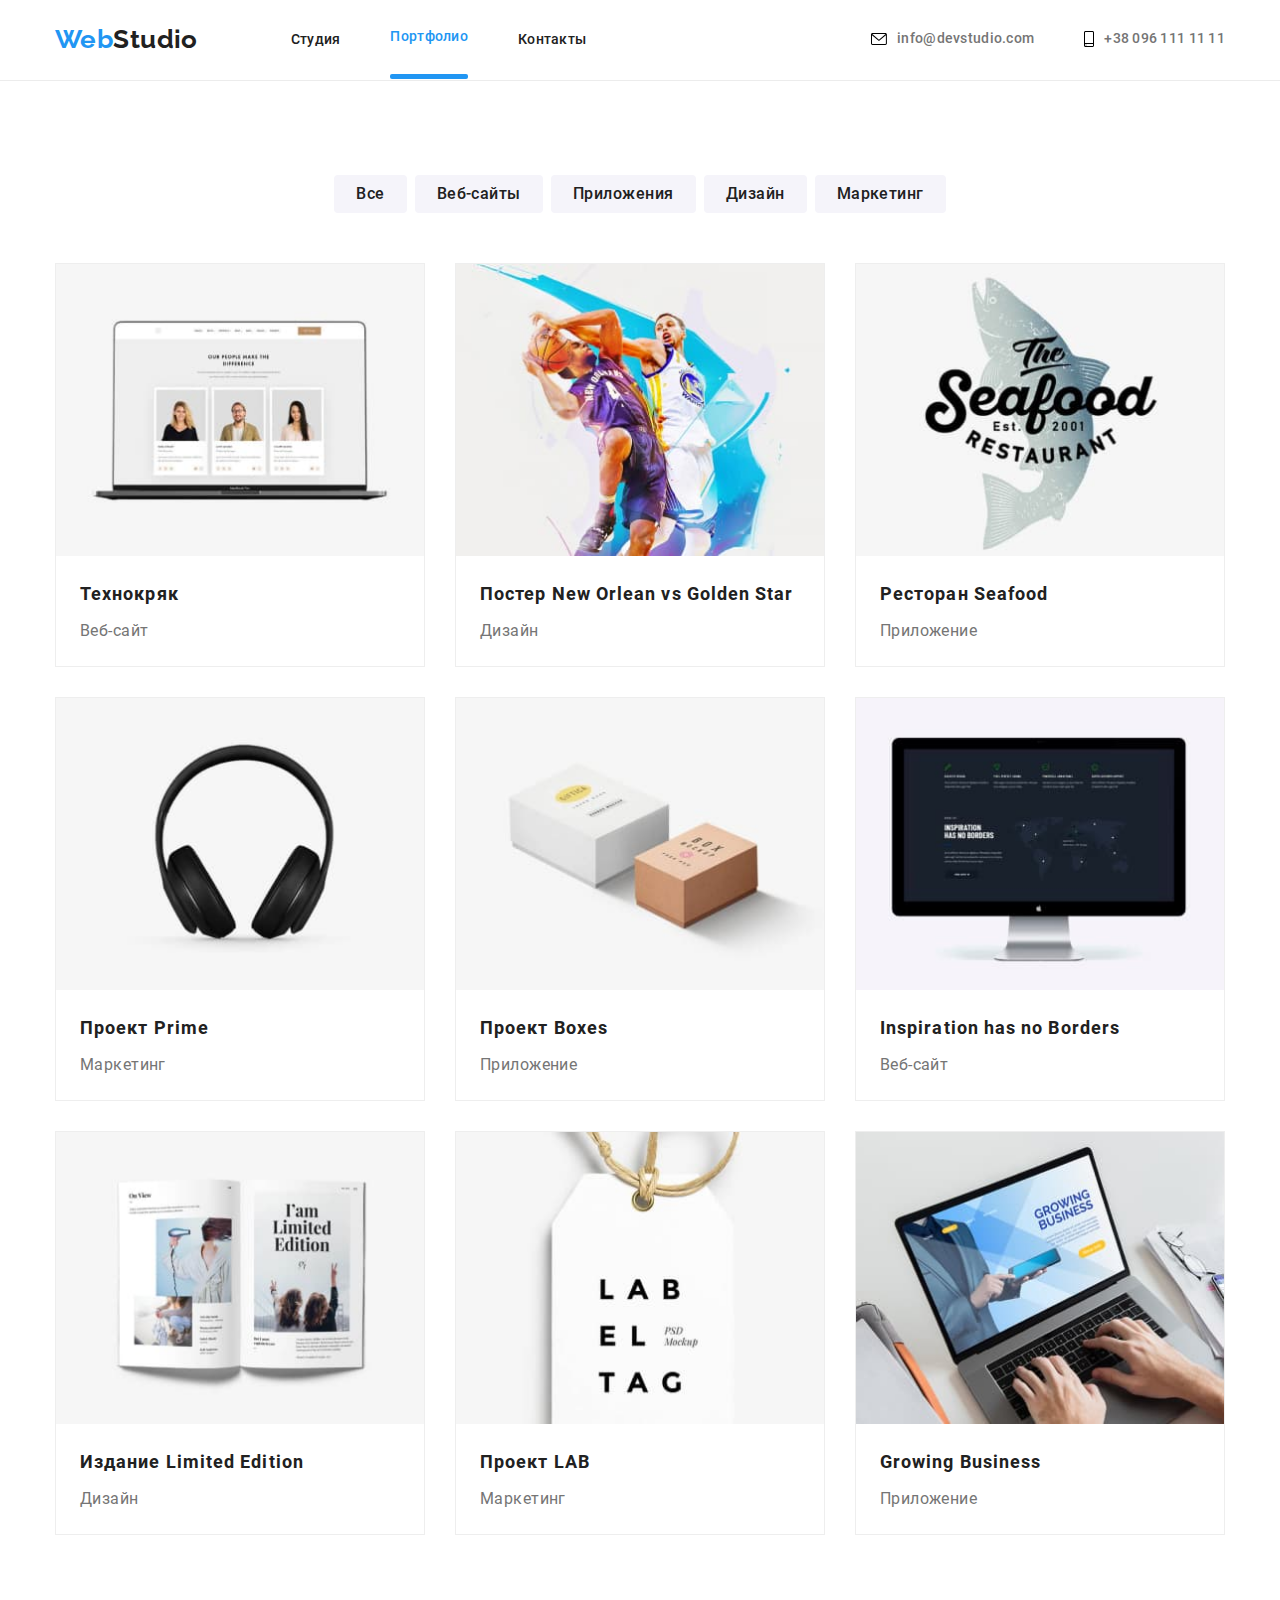
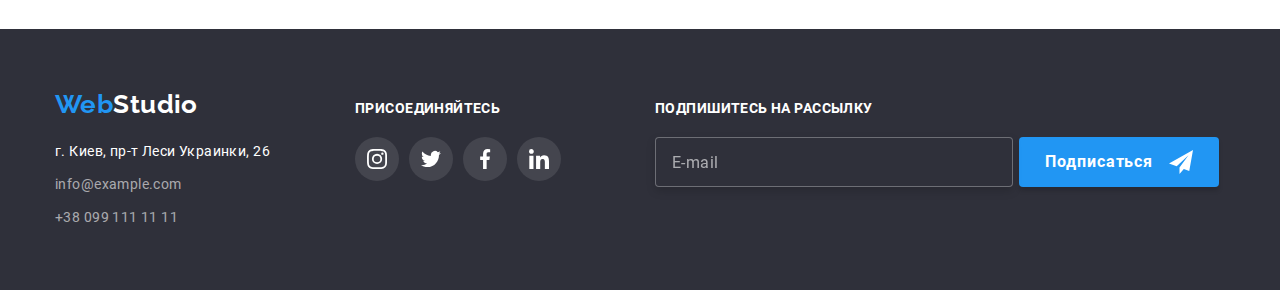
==== html/portfolio.html @ 30d5f7f3 "ДЗ 8 - начало" ====
<!DOCTYPE html>
<html lang="ru">

<head>
    <meta charset="UTF-8">
    <meta http-equiv="X-UA-Compatible" content="IE=edge">
    <meta name="viewport" content="width=device-width, initial-scale=1.0">
    <title>Портфолио</title>
    <!-- <link rel="preconnect" href="https://fonts.gstatic.com">
    <link href="https://fonts.googleapis.com/css2?family=Raleway:wght@700&family=Roboto:wght@400;500;700;900&display=swap" rel="stylesheet">
    <link rel="stylesheet" href="https://cdnjs.cloudflare.com/ajax/libs/modern-normalize/1.0.0/modern-normalize.min.css"> -->
    <link rel="stylesheet" href="../css/main.min.css">
</head>

<body>
    <!-- Шапка страницы Портфолио -->
    <header class="header-section">
    
        <div class="header-page container">
            <nav class="header-nav">
    
                <a class="logo" href="../index.html">Web<span class="logo-header--end">Studio</span></a>
    
                <ul class="header-nav__list">
                    <li class="header-nav__item">
                        <a href="../index.html" class="header-nav__link">Студия</a>
                    </li>
                    <li class="header-nav__item">
                        <a href="./portfolio.html" class="header-nav__link header-nav__link--current">Портфолио</a>
                    </li>
                    <li class="header-nav__item">
                        <a href="" class="header-nav__link">Контакты</a>
                    </li>
                </ul>
    
            </nav>
    
            <ul class="header-contact">
                <li class="header-contact__item">
                    <a href="mailto:info@devstudio.com" class="header-contact__link" target="_blank"
                        rel="noopener noreferrer">
                        <svg class="header-contact__icon icon-envelope">
                            <use href="../images/sprite.svg#icon-envelope"></use>
                        </svg>
                        info@devstudio.com</a>
                </li>
    
                <li class="header-contact__item">
                    <a href="tel:+380961111111" class="header-contact__link" target="_blank" rel="noopener noreferrer">
                        <svg class="header-contact__icon icon-phone">
                            <use href="../images/sprite.svg#icon-phone"></use>
                        </svg>
                        +38 096 111 11 11</a>
                </li>
            </ul>
        </div>
    
    </header>
    
        <!-- Основная часть страницы Портфолио-->
    <main>
        <!-- Группы примеров работ -->
        <section class="example-section">
            <div class="container">
                <!-- Название секции скрыть -->
                <h1 class="section__title--hidden">Фильтр примеров работ и ссылки</h1>
                <ul class="example-section__button">
                    <li class="example__item">
                        <button class="example__button" type="button">Все</button>
                    </li>
                    <li class="example__item">
                        <button class="example__button" type="button">Веб-сайты</button>
                    </li>
                    <li class="example__item">
                        <button class="example__button" type="button">Приложения</button>
                    </li>
                    <li class="example__item">
                        <button class="example__button" type="button">Дизайн</button>
                    </li>
                    <li class="example__item">
                        <button class="example__button" type="button">Маркетинг</button>
                    </li>
                </ul>

                <ul class="example-work__list">
                    <li class="example-work__item">
                        <a class="example-work__link" href="" target="_blank" rel="noopener noreferrer">
                            <div class="example-work__thumb">
                                <img class="example-work__img" src="../images/portfolio/technokryak.jpg" alt="Технокряк">
                                <p class="example-work__overlay">Технокряк это современная площадка распространения коронавируса. Компании используют эту
                                    платформу для цифрового шпионажа и атак на защищённые сервера конкурентов.
                                </p>
                            </div>
                            <h2 class="example-work__title">Технокряк</h2>
                            <p class="example-work__text">Веб-сайт</p>
                        </a>
                    </li>

                    <li class="example-work__item">
                        <a class="example-work__link" href="" target="_blank" rel="noopener noreferrer">
                            <div class="example-work__thumb">
                                <img class="example-work__img" src="../images/portfolio/new_orlean_golden_star.jpg" alt="Постер New Orlean vs Golden Star">
                                <p class="example-work__overlay">Технокряк это современная площадка распространения коронавируса. Компании используют
                                    эту платформу для цифрового шпионажа и атак на защищённые сервера конкурентов.
                                </p>
                            </div>
                            <h2 class="example-work__title">Постер New Orlean vs Golden Star</h2>
                            <p class="example-work__text">Дизайн</p>
                        </a>
                    </li>
                    
                    <li class="example-work__item">
                        <a class="example-work__link" href="" target="_blank" rel="noopener noreferrer">
                            <div class="example-work__thumb">
                                <img class="example-work__img" src="../images/portfolio/seafood_restaurant.jpg" alt="Ресторан Seafood">
                                <p class="example-work__overlay">Технокряк это современная площадка распространения коронавируса. Компании используют
                                    эту платформу для цифрового шпионажа и атак на защищённые сервера конкурентов.
                                </p>
                            </div>
                            <h2 class="example-work__title">Ресторан Seafood</h2>
                            <p class="example-work__text">Приложение</p>
                        </a>
                    </li>
                    
                    <li class="example-work__item">
                        <a class="example-work__link" href="" target="_blank" rel="noopener noreferrer">
                            <div class="example-work__thumb">
                                <img class="example-work__img" src="../images/portfolio/prime.jpg" alt="Проект Prime">
                                <p class="example-work__overlay">Технокряк это современная площадка распространения коронавируса. Компании используют
                                    эту платформу для цифрового шпионажа и атак на защищённые сервера конкурентов.
                                </p>
                            </div>
                            <h2 class="example-work__title">Проект Prime</h2>
                            <p class="example-work__text">Маркетинг</p>
                        </a>
                    </li>

                    <li class="example-work__item">
                        <a class="example-work__link" href="" target="_blank" rel="noopener noreferrer">
                            <div class="example-work__thumb">
                                <img class="example-work__img" src="../images/portfolio/boxes.jpg" alt="Проект Boxes">
                                <p class="example-work__overlay">Технокряк это современная площадка распространения коронавируса. Компании используют
                                    эту платформу для цифрового шпионажа и атак на защищённые сервера конкурентов.
                                </p>
                            </div>
                            <h2 class="example-work__title">Проект Boxes</h2>
                            <p class="example-work__text">Приложение</p>
                        </a>
                    </li>

                    <li class="example-work__item">
                        <a class="example-work__link" href="" target="_blank" rel="noopener noreferrer">
                            <div class="example-work__thumb">
                                <img class="example-work__img" src="../images/portfolio/inspiration_has_no_borders.jpg" alt="Inspiration has no Borders">
                                <p class="example-work__overlay">Технокряк это современная площадка распространения коронавируса. Компании используют
                                    эту платформу для цифрового шпионажа и атак на защищённые сервера конкурентов.
                                </p>
                            </div>
                            <h2 class="example-work__title">Inspiration has no Borders</h2>
                            <p class="example-work__text">Веб-сайт</p>
                        </a>
                    </li>

                    <li class="example-work__item">
                        <a class="example-work__link" href="" target="_blank" rel="noopener noreferrer">
                            <div class="example-work__thumb">
                                <img class="example-work__img" src="../images/portfolio/limited_edition.jpg" alt="Издание Limited Edition">
                                <p class="example-work__overlay">Технокряк это современная площадка распространения коронавируса. Компании используют
                                    эту платформу для цифрового шпионажа и атак на защищённые сервера конкурентов.
                                </p>
                            </div>
                            <h2 class="example-work__title">Издание Limited Edition</h2>
                            <p class="example-work__text">Дизайн</p>
                        </a>
                    </li>

                    <li class="example-work__item">
                        <a class="example-work__link" href="" target="_blank" rel="noopener noreferrer">
                            <div class="example-work__thumb">
                                <img class="example-work__img" src="../images/portfolio/lab.jpg" alt="Проект LAB">
                                <p class="example-work__overlay">Технокряк это современная площадка распространения коронавируса. Компании используют
                                    эту платформу для цифрового шпионажа и атак на защищённые сервера конкурентов.
                                </p>
                            </div>
                            <h2 class="example-work__title">Проект LAB</h2>
                            <p class="example-work__text">Маркетинг</p>
                        </a>
                    </li>

                    <li class="example-work__item">
                        <a class="example-work__link" href="" target="_blank" rel="noopener noreferrer">
                            <div class="example-work__thumb">
                                <img class="example-work__img" src="../images/portfolio/growing_business.jpg" alt="Growing Business">
                                <p class="example-work__overlay">Технокряк это современная площадка распространения коронавируса. Компании используют
                                    эту платформу для цифрового шпионажа и атак на защищённые сервера конкурентов.
                                </p>
                            </div>
                            <h2 class="example-work__title">Growing Business</h2>
                            <p class="example-work__text">Приложение</p>
                        </a>
                    </li>                    
                </ul>
            </div>
        </section>
    </main>
    <!-- Подвал -->
    <footer class="footer-section">
        <div class="container">
            <ul class="footer__list">
                <!-- Лого и контакты -->
                <li class="footer__item">
                    <a class="logo" href="../index.html">Web<span class="logo-footer--end">Studio</span></a>
                    <address class="footer__adress">г. Киев, пр-т Леси Украинки, 26</address>
                    <ul class="footer-contact__list">
                        <li class="footer-contact__item">
                            <a class="footer-contact__link" href="mailto:info@example.com">info@example.com</a>
                        </li>
                        <li class="footer-contact__item">
                            <a class="footer-contact__link" href="tel:+380991111111">+38 099 111 11 11</a>
                        </li>
                    </ul>
                </li>
                <!-- Социальные сети -->
                <li class="footer__item">
                    <h3 class="footer__title">присоединяйтесь</h3>
                    <ul class="social-icons">
                        <li class="social-icons__item social-icons__item--accent">
                            <a href="" class="social-icons__link social-icons__link--accent" target="_blank"
                                rel="noopener noreferrer">
                                <svg class="social-icons__img social-icons__img--accent">
                                    <use href="../images/sprite.svg#icon-instagram"></use>
                                </svg>
                            </a>
                        </li>
                        <li class="social-icons__item social-icons__item--accent">
                            <a href="" class="social-icons__link social-icons__link--accent" target="_blank"
                                rel="noopener noreferrer">
                                <svg class="social-icons__img social-icons__img--accent">
                                    <use href="../images/sprite.svg#icon-twitter"></use>
                                </svg>
                            </a>
                        </li>
                        <li class="social-icons__item social-icons__item--accent">
                            <a href="" class="social-icons__link social-icons__link--accent" target="_blank"
                                rel="noopener noreferrer">
                                <svg class="social-icons__img social-icons__img--accent">
                                    <use href="../images/sprite.svg#icon-facebook"></use>
                                </svg>
                            </a>
                        </li>
                        <li class="social-icons__item social-icons__item--accent">
                            <a href="" class="social-icons__link social-icons__link--accent" target="_blank"
                                rel="noopener noreferrer">
                                <svg class="social-icons__img social-icons__img--accent">
                                    <use href="../images/sprite.svg#icon-linkedin"></use>
                                </svg>
                            </a>
                        </li>
                    </ul>
                </li>
                <!-- Футер форма -->
                <li class="footer__item">
                    <h3 class="footer__title">Подпишитесь на рассылку</h3>
                    <form class="footer-form">
                        <input class="footer-form__input" type="email" name="mail" placeholder="E-mail" autocomplete="off">
                        <button class="button" type="submit">Подписаться
                            <svg class="footer-icon__send">
                                <use href="../images/sprite.svg#icon-send"></use>
                            </svg>
                        </button>
                    </form>
                </li>
            </ul>
        </div>
    </footer>    
</body>
</html>
---- css/main.min.css ----
/*! modern-normalize | MIT License | https://github.com/sindresorhus/modern-normalize */html{box-sizing:border-box}*,*::before,*::after{box-sizing:inherit}html{line-height:1.15}body{margin:0}h1{font-size:2em;margin:.67em 0}hr{box-sizing:content-box;height:0}pre{font-family:monospace,monospace;font-size:1em}a{-webkit-text-decoration-skip:objects}abbr[title]{-webkit-text-decoration:underline dotted;text-decoration:underline dotted}b,strong{font-weight:bolder}code,kbd,samp{font-family:monospace,monospace;font-size:1em}small{font-size:80%}sub,sup{font-size:75%;line-height:0;position:relative;vertical-align:baseline}sub{bottom:-0.25em}sup{top:-0.5em}button,input,optgroup,select,textarea{font-family:inherit;font-size:100%;line-height:1.15;margin:0}button,select{text-transform:none}button,[type=reset],[type=submit]{-webkit-appearance:button}button::-moz-focus-inner,[type=button]::-moz-focus-inner,[type=reset]::-moz-focus-inner,[type=submit]::-moz-focus-inner{border-style:none;padding:0}button:-moz-focusring,[type=button]:-moz-focusring,[type=reset]:-moz-focusring,[type=submit]:-moz-focusring{outline:1px dotted ButtonText}fieldset{padding:.35em .75em .625em}legend{padding:0}progress{vertical-align:baseline}[type=number]::-webkit-inner-spin-button,[type=number]::-webkit-outer-spin-button{height:auto}[type=search]{-webkit-appearance:textfield;outline-offset:-2px}[type=search]::-webkit-search-cancel-button,[type=search]::-webkit-search-decoration{-webkit-appearance:none}::-webkit-file-upload-button{-webkit-appearance:button;font:inherit}details{display:block}summary{display:list-item}@font-face{font-family:"Raleway";font-style:normal;font-weight:700;src:url("../fonts/raleway-v19-latin_cyrillic-700.eot");src:local(""),url("../fonts/raleway-v19-latin_cyrillic-700.eot?#iefix") format("embedded-opentype"),url("../fonts/raleway-v19-latin_cyrillic-700.woff2") format("woff2"),url("../fonts/raleway-v19-latin_cyrillic-700.woff") format("woff"),url("../fonts/raleway-v19-latin_cyrillic-700.ttf") format("truetype"),url("../fonts/raleway-v19-latin_cyrillic-700.svg#Raleway") format("svg")}@font-face{font-family:"Roboto";font-style:normal;font-weight:400;src:url("../fonts/roboto-v27-latin_cyrillic-regular.eot");src:local(""),url("../fonts/roboto-v27-latin_cyrillic-regular.eot?#iefix") format("embedded-opentype"),url("../fonts/roboto-v27-latin_cyrillic-regular.woff2") format("woff2"),url("../fonts/roboto-v27-latin_cyrillic-regular.woff") format("woff"),url("../fonts/roboto-v27-latin_cyrillic-regular.ttf") format("truetype"),url("../fonts/roboto-v27-latin_cyrillic-regular.svg#Roboto") format("svg")}@font-face{font-family:"Roboto";font-style:normal;font-weight:500;src:url("../fonts/roboto-v27-latin_cyrillic-500.eot");src:local(""),url("../fonts/roboto-v27-latin_cyrillic-500.eot?#iefix") format("embedded-opentype"),url("../fonts/roboto-v27-latin_cyrillic-500.woff2") format("woff2"),url("../fonts/roboto-v27-latin_cyrillic-500.woff") format("woff"),url("../fonts/roboto-v27-latin_cyrillic-500.ttf") format("truetype"),url("../fonts/roboto-v27-latin_cyrillic-500.svg#Roboto") format("svg")}@font-face{font-family:"Roboto";font-style:normal;font-weight:700;src:url("../fonts/roboto-v27-latin_cyrillic-700.eot");src:local(""),url("../fonts/roboto-v27-latin_cyrillic-700.eot?#iefix") format("embedded-opentype"),url("../fonts/roboto-v27-latin_cyrillic-700.woff2") format("woff2"),url("../fonts/roboto-v27-latin_cyrillic-700.woff") format("woff"),url("../fonts/roboto-v27-latin_cyrillic-700.ttf") format("truetype"),url("../fonts/roboto-v27-latin_cyrillic-700.svg#Roboto") format("svg")}@font-face{font-family:"Roboto";font-style:normal;font-weight:900;src:url("../fonts/roboto-v27-latin_cyrillic-900.eot");src:local(""),url("../fonts/roboto-v27-latin_cyrillic-900.eot?#iefix") format("embedded-opentype"),url("../fonts/roboto-v27-latin_cyrillic-900.woff2") format("woff2"),url("../fonts/roboto-v27-latin_cyrillic-900.woff") format("woff"),url("../fonts/roboto-v27-latin_cyrillic-900.ttf") format("truetype"),url("../fonts/roboto-v27-latin_cyrillic-900.svg#Roboto") format("svg")}body{background-color:var(--primary-bg-color);font-family:Roboto,sans-serif;color:#757575;font-size:14px;font-weight:400;line-height:1.71;letter-spacing:.03em}h1,h2,h3,h4,p{margin:0}ul{list-style:none;padding:0;margin:0}a{text-decoration:none}img{display:block;max-width:100%;height:auto}.container{width:1200px;margin-left:auto;margin-right:auto;padding-left:15px;padding-right:15px}.button{display:flex;justify-content:space-evenly;align-items:center;border:0px;margin:0 auto;padding:10px;min-width:200px;font-family:inherit;font-size:16px;font-weight:700;line-height:1.88;letter-spacing:.06em;color:#fff;background-color:#2196f3;box-shadow:0px 4px 4px rgba(0,0,0,.15);border-radius:4px;cursor:pointer;transition:background-color 250ms cubic-bezier(0.4, 0, 0.2, 1)}.button:hover,.button:focus{background-color:#188ce8;transition:background-color 250ms cubic-bezier(0.4, 0, 0.2, 1)}.logo{font-family:Raleway;font-weight:700;font-size:26px;line-height:1.19;color:#2196f3}.logo-header--end{margin-right:93px;color:#212121}.logo-footer--end{display:inline-block;margin-bottom:20px;color:#fff}.header-nav{display:flex;align-items:center}.header-nav__list{display:flex;align-items:center}.header-nav__item+.header-nav__item{margin-left:50px}.header-nav__link{font-weight:500;line-height:1.14;letter-spacing:.02em;color:#212121;transition:color 250ms cubic-bezier(0.4, 0, 0.2, 1)}.header-nav__link:hover,.header-nav__link:focus{color:#2196f3}.header-nav__link--current{color:#2196f3}.header-nav__link--current::after{content:"";display:block;width:100%;height:5px;background-color:currentColor;border-radius:2px;transform:translateY(25px)}.header-contact{display:flex;align-items:center;margin-left:auto;font-weight:500;line-height:1.14;letter-spacing:.02em}.header-contact__item:not(:last-child){margin-right:50px}.header-contact__link{display:flex;align-items:center;color:#757575;transition:color 250ms cubic-bezier(0.4, 0, 0.2, 1)}.header-contact__link:hover,.header-contact__link:focus{color:#2196f3}.header-contact__icon{margin-right:10px;fill:var("secondary-text")}.header-contact__icon:hover,.header-contact__icon:focus{fill:#2196f3}.icon-envelope{width:16px;height:12px}.icon-phone{width:10px;height:16px}.section__title{text-align:center;margin-bottom:50px;font-weight:700;font-size:36px;line-height:1.17;color:#212121}.section__title--hidden{display:none}.hero-title{width:696px;height:120px;margin-left:auto;margin-right:auto;margin-bottom:30px;font-weight:900;font-size:44px;line-height:1.36;letter-spacing:.06em;text-transform:uppercase;text-align:center;color:#fff}.form-button__close{position:absolute;right:8px;top:8px;width:30px;height:30px;border:1px solid rgba(0,0,0,.1);background-color:#fff;border-radius:50%;cursor:pointer}.form-button__close::before,.form-button__close::after{content:" ";position:absolute;height:18px;width:2px;background-color:#212121}.form-button__close:before{transform:rotate(45deg) translate(-6px, -6px)}.form-button__close:after{transform:rotate(-45deg) translate(6px, -6px)}.form-button__close:hover::before,.form-button__close:hover::after,.form-button__close:focus::before,.form-button__close:focus::after{background-color:#2196f3;transition:background-color 250ms cubic-bezier(0.4, 0, 0.2, 1)}.form-checkbox{display:inline-block;position:relative;margin-top:20px;margin-bottom:30px}.form-checkbox__input{opacity:0}.form-checkbox__input:checked+.icon-checkbox{background-color:#2196f3;transition:background-color 250ms cubic-bezier(0.4, 0, 0.2, 1)}.form-checkbox__input:focus+.icon-checkbox{box-shadow:0 0 0 2.7px #212121;transition:box-shadow 250ms cubic-bezier(0.4, 0, 0.2, 1)}.form-checkbox__input:checked:focus+.icon-checkbox{background-color:#2196f3;transition:background-color 250ms cubic-bezier(0.4, 0, 0.2, 1)}.form-checkbox__label{padding-left:16px}.form-checkbox__link{-webkit-text-decoration-line:underline;text-decoration-line:underline;color:#2196f3}.icon-checkbox{position:absolute;top:50%;left:0;transform:translateY(-50%);width:16px;height:15px;background-color:#fff;box-shadow:0 0 0 2px #212121;border-radius:2px;transition:background-color 250ms cubic-bezier(0.4, 0, 0.2, 1),box-shadow 250ms cubic-bezier(0.4, 0, 0.2, 1)}.advantages__icons{display:flex;justify-content:center;align-items:center;background-color:#f5f4fa;height:120px;border-radius:4px;background-size:cover;margin-bottom:30px}.icon__antenna{width:66px;height:70px}.icon__clock{width:67px;height:70px}.icon__diagram{width:70px;height:54px}.icon__astronaut{width:70px;height:62px}.team__item--title{padding-bottom:10px;font-weight:500;font-size:16px;line-height:1.88;color:#212121}.team__text{text-align:center;padding-bottom:16px;font-size:16px;line-height:1.19}.social-icons{display:inline-flex}.social-icons__item+.social-icons__item{margin-left:10px}.social-icons__link{display:flex;justify-content:center;align-items:center;background-color:transparent;border-radius:50%;width:44px;height:44px;transition:background-color 250ms cubic-bezier(0.4, 0, 0.2, 1)}.social-icons__link:hover,.social-icons__link:focus{background-color:#2196f3;transition:background-color 250ms cubic-bezier(0.4, 0, 0.2, 1)}.social-icons__img{width:20px;height:20px;fill:#afb1b8;transition:fill 250ms cubic-bezier(0.4, 0, 0.2, 1)}.social-icons__link:hover .social-icons__img,.social-icons__link:focus .social-icons__img{fill:#fff;transition:fill 250ms cubic-bezier(0.4, 0, 0.2, 1)}.clients__link{display:flex;height:inherit;justify-content:center;align-items:center;border-radius:4px;border:1px solid #afb1b8;fill:#afb1b8;transition:border 250ms cubic-bezier(0.4, 0, 0.2, 1)}.clients__link:hover,.clients__link:focus{border:1px solid #2196f3}.clients__link:hover .clients__icons,.clients__link:focus .clients__icons{fill:#2196f3}.clients__icons{width:100%;height:44px;fill:#afb1b8;transition:fill 250ms cubic-bezier(0.4, 0, 0.2, 1)}.footer__adress{margin-bottom:9px;font-style:normal;color:#fff}.footer-contact__item{margin-bottom:9px}.footer-contact__item:last-child{margin-bottom:0}.footer-contact__link{display:block;color:rgba(255,255,255,.6);transition:color 250ms cubic-bezier(0.4, 0, 0.2, 1)}.footer-contact__link:hover,.footer-contact__link:focus{color:#2196f3;transition:color 250ms cubic-bezier(0.4, 0, 0.2, 1)}.footer__title{margin-bottom:20px;font-weight:700;font-size:14px;line-height:1.14;color:#fff;text-transform:uppercase}.social-icons__link--accent{background-color:rgba(255,255,255,.1);transition:background-color 250ms cubic-bezier(0.4, 0, 0.2, 1)}.social-icons__img--accent{fill:#fff}.footer-form{display:flex;justify-content:space-between;align-items:center}.footer-form input::-moz-placeholder{font-size:16px;font-weight:400;line-height:12.5;letter-spacing:.03em;color:rgba(255,255,255,.6)}.footer-form input:-ms-input-placeholder{font-size:16px;font-weight:400;line-height:12.5;letter-spacing:.03em;color:rgba(255,255,255,.6)}.footer-form input::placeholder{font-size:16px;font-weight:400;line-height:12.5;letter-spacing:.03em;color:rgba(255,255,255,.6)}.footer-form__input{display:flex;justify-content:center;align-items:center;width:358px;height:50px;border:1px solid rgba(255,255,255,.3);box-sizing:border-box;filter:drop-shadow(0px 4px 4px rgba(0, 0, 0, 0.15));border-radius:4px;background-color:#2f303a;padding-left:16px;font-size:16px;color:#fff}.footer-icon__send{width:24px;height:24px}.example-section__button{display:flex;justify-content:center;margin-bottom:50px}.example__button{padding:6px 22px;border:none;font-size:16px;font-weight:500;line-height:1.63;letter-spacing:.03em;border-radius:4px;background-color:#f5f4fa;color:#212121;cursor:pointer;transition:background-color 250ms cubic-bezier(0.4, 0, 0.2, 1),color 250ms cubic-bezier(0.4, 0, 0.2, 1)}.example__button:hover,.example__button:focus{color:#fff;background-color:#2196f3;box-shadow:0px 3px 1px rgba(0,0,0,.1),0px 1px 2px rgba(0,0,0,.08),0px 2px 2px rgba(0,0,0,.12)}.example-work__title{margin-top:20px;margin-bottom:4px;margin-left:24px;font-size:18px;font-weight:700;line-height:2;letter-spacing:.06em;color:#212121}.example-work__text{margin-left:24px;margin-bottom:20px;font-size:16px;line-height:1.88;color:#757575}.example-work__thumb{position:relative;overflow:hidden}.example-work__overlay{position:absolute;top:0;left:0;width:100%;height:100%;background-color:rgba(33,150,243,.9);transform:translateY(100%);transition:transform 250ms cubic-bezier(0.4, 0, 0.2, 1);padding:63px 24px;font-size:18px;line-height:1.56;color:#fff}.example-work__link:hover .example-work__overlay,.example-work__link:focus .example-work__overlay{transform:translateY(0);transition:transform 250ms cubic-bezier(0.4, 0, 0.2, 1)}.backdrop{position:fixed;top:0;left:0;width:100%;height:100%;background-color:rgba(0,0,0,.2);opacity:1;visibility:visible;transition:opacity 250ms cubic-bezier(0.4, 0, 0.2, 1)}.is-hidden{visibility:hidden;opacity:0;pointer-events:none;transition:opacity 250ms cubic-bezier(0.4, 0, 0.2, 1)}.header-section{padding-top:24px;padding-bottom:25px;border-bottom:1px solid #ececec}.header-page{display:flex;align-items:center}.hero-section{max-width:1600px;margin-right:auto;margin-left:auto;padding-top:200px;padding-bottom:200px;background-color:#2f303a;background-image:linear-gradient(to left, rgba(47, 48, 58, 0.4), rgba(47, 48, 58, 0.4)),url(../images/main/hero.jpg);background-repeat:no-repeat;background-position:center;background-size:cover;box-shadow:0px 4px 4px rgba(0,0,0,.25)}.advantages-section{padding-top:94px;padding-bottom:94px}.advantages__list{display:flex;margin-left:-30px}.advantages__item{display:block;margin-left:30px;width:calc((100% - 30px * 4) / 4)}.advantages__title{margin-bottom:10px;font-weight:700;font-size:14px;line-height:1.14;color:#212121;text-transform:uppercase}.activity-section{padding-bottom:94px}.activity__list{display:flex;flex-wrap:wrap}.activity__item{width:calc((100% - 30px * 2) / 3);height:auto;position:relative;z-index:-1}.activity__item+.activity__item{margin-left:30px}.activity__text{position:absolute;left:0;bottom:0;width:100%;padding-top:27px;padding-bottom:27px;background-color:rgba(47,48,58,.8);text-align:center;font-weight:700;line-height:1.14;text-transform:uppercase;color:#fff}.team-section{padding-top:94px;padding-bottom:94px;background:#f5f4fa}.team__list{display:flex;flex-wrap:wrap;margin-left:-30px}.team__item{text-align:center;width:calc((100% - 30px * 4) / 4);margin-left:30px;padding-bottom:30px;background-color:#fff;box-shadow:0px 1px 3px rgba(0,0,0,.12),0px 1px 1px rgba(0,0,0,.14),0px 2px 1px rgba(0,0,0,.2);border-radius:0px 0px 4px 4px}.team__img{margin-bottom:30px}.clients-section{padding-top:94px;padding-bottom:94px}.clients__list{display:flex;justify-content:center;align-items:center;margin-left:-30px}.clients__item{display:block;margin-left:30px;width:calc((100% - 30px * 6) / 6);height:90px}.footer-section{padding-top:60px;padding-bottom:60px;background:#2f303a}.footer__list{display:flex;flex-wrap:wrap;justify-content:space-between;align-items:baseline}.footer__item{flex-basis:calc((50% - 45px) / 2)}.footer__item:last-child{flex-basis:calc(50% - 15px)}.example-section{padding-top:94px;padding-bottom:94px}.example-work__list{display:flex;flex-wrap:wrap;margin-left:-30px;margin-bottom:-30px}.example-work__item{width:calc((100% - 30px * 3) / 3);height:404px;margin-left:30px;margin-bottom:30px;background-size:cover;background-color:#fff;border:1px solid #eee}.example-work__item:hover,.example-work__item:focus{box-shadow:0px 1px 1px rgba(0,0,0,.12),0px 4px 4px rgba(0,0,0,.06),1px 4px 6px rgba(0,0,0,.16)}.example__item:not(:last-child){margin-right:8px}.form-section{position:relative;margin:10vh auto;padding:40px;width:528px;height:581px;background-color:#fff;box-shadow:0px 1px 3px rgba(0,0,0,.12),0px 1px 1px rgba(0,0,0,.14),0px 2px 1px rgba(0,0,0,.2);border-radius:4px}.form-title{font-size:20px;font-weight:700;line-height:1.15;letter-spacing:.03em;text-align:center;color:#212121;margin-bottom:12px}.form-field{position:relative;display:block;margin-bottom:10px}.form-field:focus-within>.form-icon{fill:#2196f3;transition:fill 250ms cubic-bezier(0.4, 0, 0.2, 1)}.form-label{display:block;margin-bottom:4px;font-size:12px;line-height:1.17;letter-spacing:.01em;color:#757575}.form-input{width:100%;height:40px;padding-left:42px;border:1px solid rgba(33,33,33,.2);box-sizing:border-box;border-radius:4px;cursor:pointer}.form-input:focus{outline:none;border-color:#2196f3;transition:border-color 250ms cubic-bezier(0.4, 0, 0.2, 1)}.form-input:-webkit-autofill,.form-input:-webkit-autofill:focus{-webkit-text-fill-color:currentColor}.form-icon{position:absolute;top:50%;left:12px;display:inline-block;width:18px;height:18px;cursor:pointer}.form-textarea{resize:none;height:120px;padding:12px 16px}.form-textarea::-moz-placeholder{font-size:12px;line-height:1.17;letter-spacing:.01em;color:rgba(117,117,117,.5)}.form-textarea:-ms-input-placeholder{font-size:12px;line-height:1.17;letter-spacing:.01em;color:rgba(117,117,117,.5)}.form-textarea::placeholder{font-size:12px;line-height:1.17;letter-spacing:.01em;color:rgba(117,117,117,.5)}/*# sourceMappingURL=main.min.css.map */
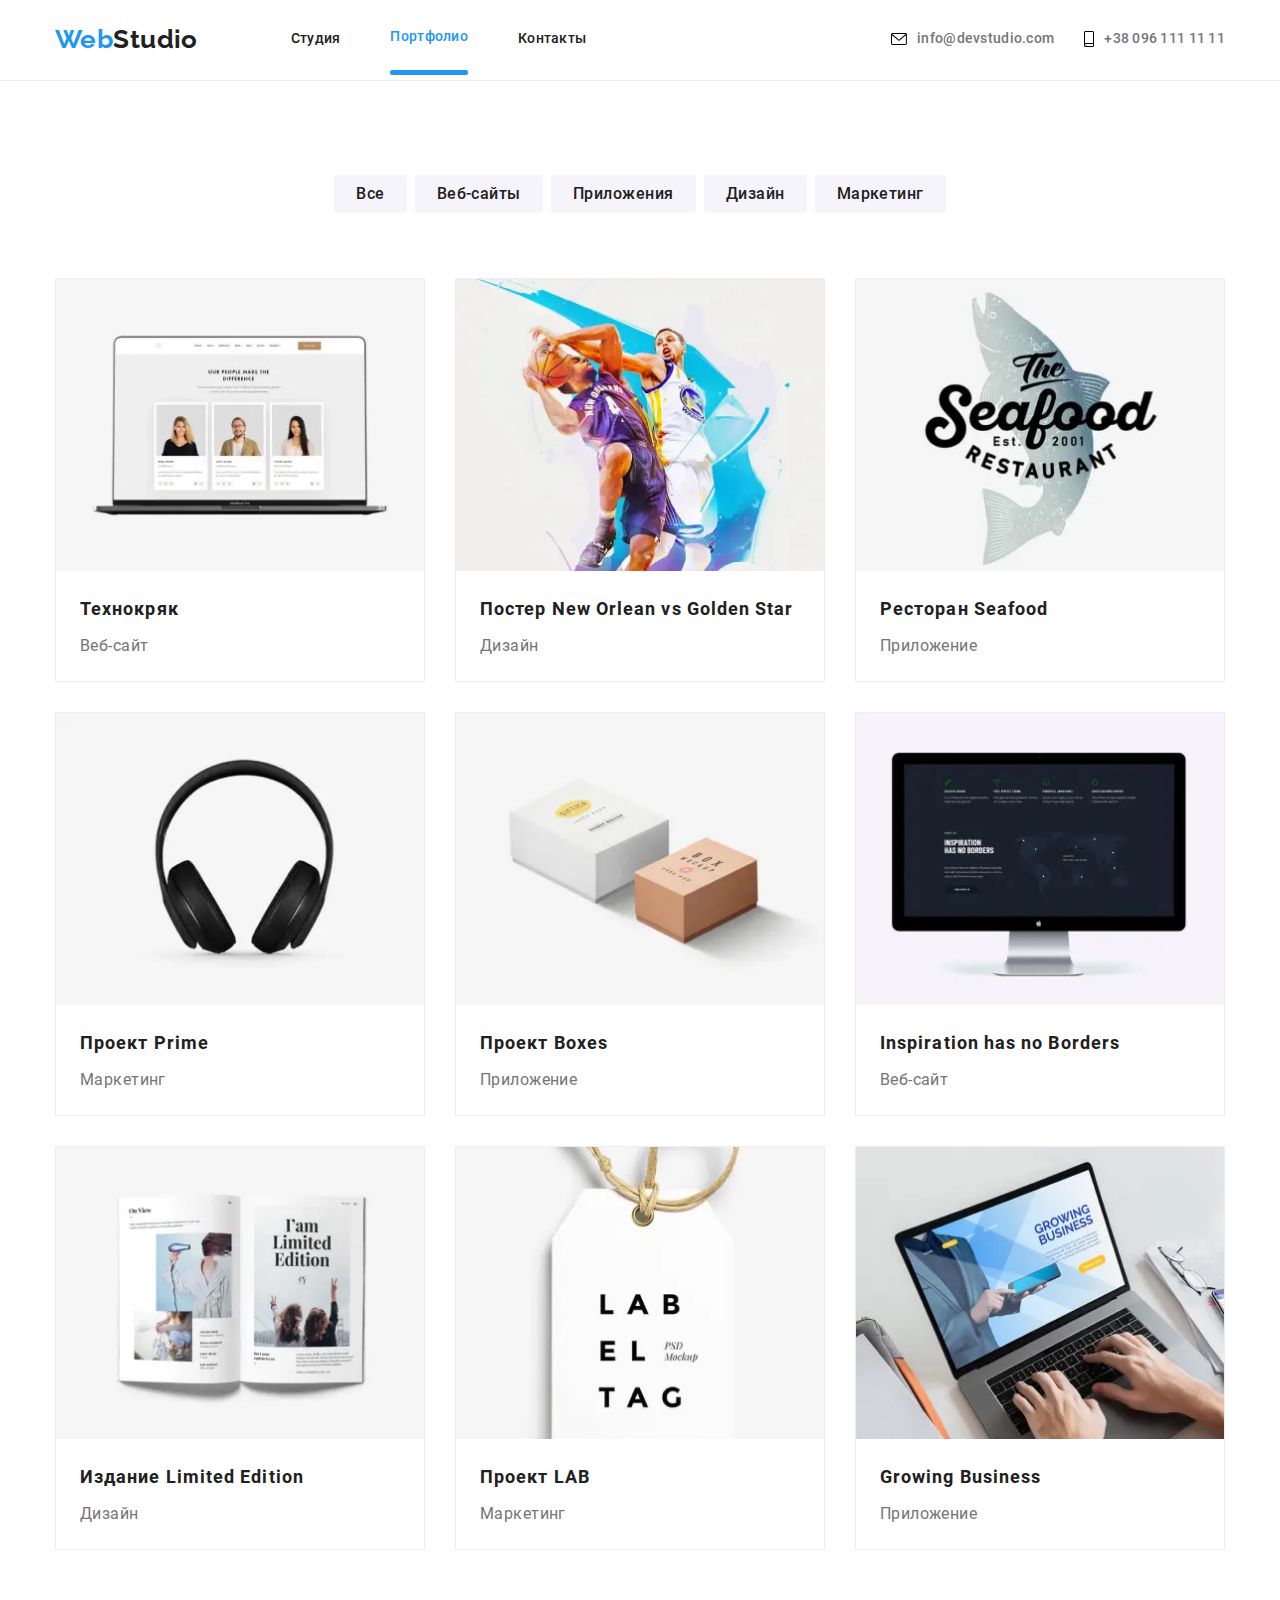
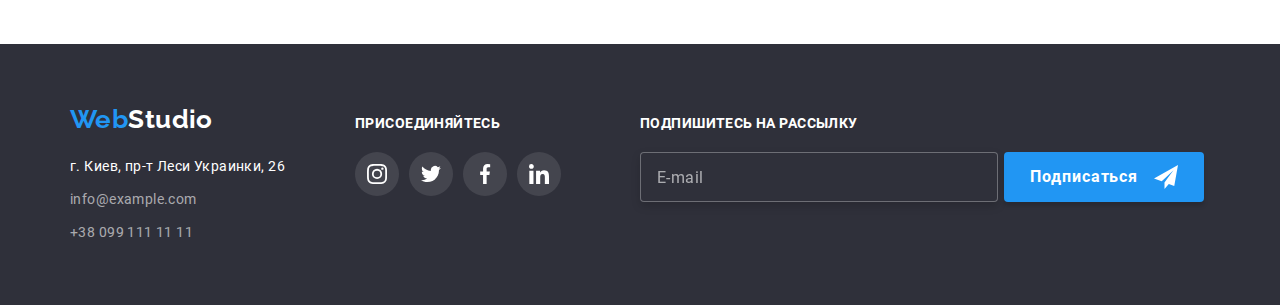
==== commit 57830b87: "ДЗ 8 первая попытка" ====
--- a/html/portfolio.html
+++ b/html/portfolio.html
@@ -14,11 +14,10 @@
 
 <body>
     <!-- Шапка страницы Портфолио -->
-    <header class="header-section">
-    
+    <header class="header-section">    
         <div class="header-page container">
-            <nav class="header-nav">
-    
+
+            <nav class="header-nav">    
                 <a class="logo" href="../index.html">Web<span class="logo-header--end">Studio</span></a>
     
                 <ul class="header-nav__list">
@@ -31,18 +30,17 @@
                     <li class="header-nav__item">
                         <a href="" class="header-nav__link">Контакты</a>
                     </li>
-                </ul>
-    
+                </ul>    
             </nav>
-    
+               
             <ul class="header-contact">
                 <li class="header-contact__item">
-                    <a href="mailto:info@devstudio.com" class="header-contact__link" target="_blank"
-                        rel="noopener noreferrer">
+                    <a href="mailto:info@devstudio.com" class="header-contact__link" target="_blank" rel="noopener noreferrer">                        
                         <svg class="header-contact__icon icon-envelope">
                             <use href="../images/sprite.svg#icon-envelope"></use>
                         </svg>
-                        info@devstudio.com</a>
+                        info@devstudio.com
+                    </a>
                 </li>
     
                 <li class="header-contact__item">
@@ -50,12 +48,63 @@
                         <svg class="header-contact__icon icon-phone">
                             <use href="../images/sprite.svg#icon-phone"></use>
                         </svg>
-                        +38 096 111 11 11</a>
+                        +38 096 111 11 11
+                    </a>
                 </li>
             </ul>
+    
+            <!-- Кнопка меню для мобильного -->
+            <button class="mobile-menu-btn" type="button" aria-expanded="false" aria-controls="mobile-menu" data-menu-button>
+                <svg class="mobile-menu-icon" aria-label="Переключатель мобильного меню">
+                    <use class="icon-close" href="../images/sprite.svg#icon-close"></use>
+                    <use class="icon-menu" href="../images/sprite.svg#icon-menu"></use>                    
+                </svg>
+            </button>
+    
+            <!-- Меню для мобильного -->
+            <div class="mobile-menu" id="mobile-menu" data-menu>
+    
+                <ul class="mobile-menu__nav-list">
+                    <li class="mobile-menu__nav-item">
+                        <a class="mobile-menu__nav-link" href="../index.html">Студия</a>
+                    </li>
+                    <li class="mobile-menu__nav-item">
+                        <a class="mobile-menu__nav-link" href="./portfolio.html">Портфолио</a>
+                    </li>
+                    <li class="mobile-menu__nav-item">
+                        <a class="mobile-menu__nav-link" href="">Контакты</a>
+                    </li>
+                </ul>
+    
+                <ul class="mobile-menu__contact-list">
+                    <li class="mobile-menu__contact-item">
+                        <a href="tel:+380961111111" class="mobile-menu__contact-link--inverted" target="_blank"
+                            rel="noopener noreferrer">+38 096 111 11 11</a>
+                    </li>
+                    <li class="mobile-menu__contact-item">
+                        <a href="mailto:info@devstudio.com" class="mobile-menu__contact-link" target="_blank"
+                            rel="noopener noreferrer">info@devstudio.com</a>
+                    </li>
+                </ul>
+    
+                <ul class="mobile-menu__social-list">
+                    <li class="mobile-menu__social-item">
+                        <a class="mobile-menu__social-link" href="" target="_blank" rel="noopener noreferrer">Instagram</a>
+                    </li>
+                    <li class="mobile-menu__social-item">
+                        <a class="mobile-menu__social-link" href="" target="_blank" rel="noopener noreferrer">Twitter</a>
+                    </li>
+                    <li class="mobile-menu__social-item">
+                        <a class="mobile-menu__social-link" href="" target="_blank" rel="noopener noreferrer">Facebook</a>
+                    </li>
+                    <li class="mobile-menu__social-item">
+                        <a class="mobile-menu__social-link" href="" target="_blank" rel="noopener noreferrer">LinkedIn</a>
+                    </li>
+                </ul>
+            </div>
+    
         </div>
-    
-    </header>
+    </header>    
     
         <!-- Основная часть страницы Портфолио-->
     <main>
@@ -64,21 +113,21 @@
             <div class="container">
                 <!-- Название секции скрыть -->
                 <h1 class="section__title--hidden">Фильтр примеров работ и ссылки</h1>
-                <ul class="example-section__button">
-                    <li class="example__item">
-                        <button class="example__button" type="button">Все</button>
-                    </li>
-                    <li class="example__item">
-                        <button class="example__button" type="button">Веб-сайты</button>
-                    </li>
-                    <li class="example__item">
-                        <button class="example__button" type="button">Приложения</button>
-                    </li>
-                    <li class="example__item">
-                        <button class="example__button" type="button">Дизайн</button>
-                    </li>
-                    <li class="example__item">
-                        <button class="example__button" type="button">Маркетинг</button>
+                <ul class="example-select">
+                    <li class="example-select__item">
+                        <button class="example-select__button" type="button">Все</button>
+                    </li>
+                    <li class="example-select__item">
+                        <button class="example-select__button" type="button">Веб-сайты</button>
+                    </li>
+                    <li class="example-select__item">
+                        <button class="example-select__button" type="button">Приложения</button>
+                    </li>
+                    <li class="example-select__item">
+                        <button class="example-select__button" type="button">Дизайн</button>
+                    </li>
+                    <li class="example-select__item">
+                        <button class="example-select__button" type="button">Маркетинг</button>
                     </li>
                 </ul>
 
@@ -86,7 +135,21 @@
                     <li class="example-work__item">
                         <a class="example-work__link" href="" target="_blank" rel="noopener noreferrer">
                             <div class="example-work__thumb">
-                                <img class="example-work__img" src="../images/portfolio/technokryak.jpg" alt="Технокряк">
+                                <picture>
+                                    <source srcset="../images/portfolio/desktop/technokryak_desktop.webp 1x, ../images/portfolio/desktop/technokryak_desktop@2x.webp 2x"
+                                        media="(min-width: 1200px)" type="image/webp" />
+                                    <source srcset="../images/portfolio/tablet/technokryak_tablet.webp 1x, ../images/portfolio/tablet/technokryak_tablet@2x.webp 2x"
+                                        media="(min-width: 768px)" type="image/webp" />
+                                    <source srcset="../images/portfolio/mobile/technokryak_mobile.webp 1x, ../images/portfolio/mobile/technokryak_mobile@2x.webp 2x"
+                                        media="(max-width: 767.98px)" type="image/webp" />
+                                    <source srcset="../images/portfolio/desktop/technokryak_desktop.jpg 1x, ../images/portfolio/desktop/technokryak_desktop@2x.jpg 2x"
+                                        media="(min-width: 1200px)" type="image/jpeg" />
+                                    <source srcset="../images/portfolio/tablet/technokryak_tablet.jpg 1x, ../images/portfolio/tablet/technokryak_tablet@2x.jpg 2x"
+                                        media="(min-width: 768px)" type="image/jpeg" />
+                                    <source srcset="../images/portfolio/mobile/technokryak_mobile.jpg 1x, ../images/portfolio/mobile/technokryak_mobile@2x.jpg 2x"
+                                        media="(max-width: 767.98px)" type="image/jpeg" />
+                                    <img class="example-work__img" src="../images/portfolio/mobile/technokryak_mobile.jpg" width="450" alt="Технокряк">
+                                </picture>                                
                                 <p class="example-work__overlay">Технокряк это современная площадка распространения коронавируса. Компании используют эту
                                     платформу для цифрового шпионажа и атак на защищённые сервера конкурентов.
                                 </p>
@@ -99,7 +162,27 @@
                     <li class="example-work__item">
                         <a class="example-work__link" href="" target="_blank" rel="noopener noreferrer">
                             <div class="example-work__thumb">
-                                <img class="example-work__img" src="../images/portfolio/new_orlean_golden_star.jpg" alt="Постер New Orlean vs Golden Star">
+                                <picture>
+                                    <source
+                                        srcset="../images/portfolio/desktop/nogs_desktop.webp 1x, ../images/portfolio/desktop/nogs_desktop@2x.webp 2x"
+                                        media="(min-width: 1200px)" type="image/webp" />
+                                    <source
+                                        srcset="../images/portfolio/tablet/nogs_tablet.webp 1x, ../images/portfolio/tablet/nogs_tablet@2x.webp 2x"
+                                        media="(min-width: 768px)" type="image/webp" />
+                                    <source
+                                        srcset="../images/portfolio/mobile/nogs_mobile.webp 1x, ../images/portfolio/mobile/nogs_mobile@2x.webp 2x"
+                                        media="(max-width: 767.98px)" type="image/webp" />
+                                    <source
+                                        srcset="../images/portfolio/desktop/nogs_desktop.jpg 1x, ../images/portfolio/desktop/nogs_desktop@2x.jpg 2x"
+                                        media="(min-width: 1200px)" type="image/jpeg" />
+                                    <source
+                                        srcset="../images/portfolio/tablet/nogs_tablet.jpg 1x, ../images/portfolio/tablet/nogs_tablet@2x.jpg 2x"
+                                        media="(min-width: 768px)" type="image/jpeg" />
+                                    <source
+                                        srcset="../images/portfolio/mobile/nogs_mobile.jpg 1x, ../images/portfolio/mobile/nogs_mobile@2x.jpg 2x"
+                                        media="(max-width: 767.98px)" type="image/jpeg" />
+                                    <img class="example-work__img" src="../images/portfolio/mobile/nogs_mobile.jpg" width="450" alt="Постер New Orlean vs Golden Star">
+                                </picture>
                                 <p class="example-work__overlay">Технокряк это современная площадка распространения коронавируса. Компании используют
                                     эту платформу для цифрового шпионажа и атак на защищённые сервера конкурентов.
                                 </p>
@@ -112,7 +195,23 @@
                     <li class="example-work__item">
                         <a class="example-work__link" href="" target="_blank" rel="noopener noreferrer">
                             <div class="example-work__thumb">
-                                <img class="example-work__img" src="../images/portfolio/seafood_restaurant.jpg" alt="Ресторан Seafood">
+                                <picture>
+                                    <source
+                                        srcset="../images/portfolio/desktop/seafood_desktop.webp 1x, ../images/portfolio/desktop/seafood_desktop@2x.webp 2x"
+                                        media="(min-width: 1200px)" type="image/webp" />
+                                    <source srcset="../images/portfolio/tablet/seafood_tablet.webp 1x, ../images/portfolio/tablet/seafood_tablet@2x.webp 2x"
+                                        media="(min-width: 768px)" type="image/webp" />
+                                    <source srcset="../images/portfolio/mobile/seafood_mobile.webp 1x, ../images/portfolio/mobile/seafood_mobile@2x.webp 2x"
+                                        media="(max-width: 767.98px)" type="image/webp" />
+                                    <source srcset="../images/portfolio/desktop/seafood_desktop.jpg 1x, ../images/portfolio/desktop/seafood_desktop@2x.jpg 2x"
+                                        media="(min-width: 1200px)" type="image/jpeg" />
+                                    <source srcset="../images/portfolio/tablet/seafood_tablet.jpg 1x, ../images/portfolio/tablet/seafood_tablet@2x.jpg 2x"
+                                        media="(min-width: 768px)" type="image/jpeg" />
+                                    <source srcset="../images/portfolio/mobile/seafood_mobile.jpg 1x, ../images/portfolio/mobile/seafood_mobile@2x.jpg 2x"
+                                        media="(max-width: 767.98px)" type="image/jpeg" />
+                                    <img class="example-work__img" src="../images/portfolio/mobile/seafood_mobile.jpg" width="450"
+                                        alt="Ресторан Seafood">
+                                </picture>
                                 <p class="example-work__overlay">Технокряк это современная площадка распространения коронавируса. Компании используют
                                     эту платформу для цифрового шпионажа и атак на защищённые сервера конкурентов.
                                 </p>
@@ -125,7 +224,28 @@
                     <li class="example-work__item">
                         <a class="example-work__link" href="" target="_blank" rel="noopener noreferrer">
                             <div class="example-work__thumb">
-                                <img class="example-work__img" src="../images/portfolio/prime.jpg" alt="Проект Prime">
+                                <picture>
+                                    <source
+                                        srcset="../images/portfolio/desktop/prime_desktop.webp 1x, ../images/portfolio/desktop/prime_desktop@2x.webp 2x"
+                                        media="(min-width: 1200px)" type="image/webp" />
+                                    <source
+                                        srcset="../images/portfolio/tablet/prime_tablet.webp 1x, ../images/portfolio/tablet/prime_tablet@2x.webp 2x"
+                                        media="(min-width: 768px)" type="image/webp" />
+                                    <source
+                                        srcset="../images/portfolio/mobile/prime_mobile.webp 1x, ../images/portfolio/mobile/prime_mobile@2x.webp 2x"
+                                        media="(max-width: 767.98px)" type="image/webp" />
+                                    <source
+                                        srcset="../images/portfolio/desktop/prime_desktop.jpg 1x, ../images/portfolio/desktop/prime_desktop@2x.jpg 2x"
+                                        media="(min-width: 1200px)" type="image/jpeg" />
+                                    <source
+                                        srcset="../images/portfolio/tablet/prime_tablet.jpg 1x, ../images/portfolio/tablet/prime_tablet@2x.jpg 2x"
+                                        media="(min-width: 768px)" type="image/jpeg" />
+                                    <source
+                                        srcset="../images/portfolio/mobile/prime_mobile.jpg 1x, ../images/portfolio/mobile/prime_mobile@2x.jpg 2x"
+                                        media="(max-width: 767.98px)" type="image/jpeg" />
+                                    <img class="example-work__img" src="../images/portfolio/mobile/prime_mobile.jpg" width="450"
+                                        alt="Проект Prime">
+                                </picture>
                                 <p class="example-work__overlay">Технокряк это современная площадка распространения коронавируса. Компании используют
                                     эту платформу для цифрового шпионажа и атак на защищённые сервера конкурентов.
                                 </p>
@@ -138,7 +258,23 @@
                     <li class="example-work__item">
                         <a class="example-work__link" href="" target="_blank" rel="noopener noreferrer">
                             <div class="example-work__thumb">
-                                <img class="example-work__img" src="../images/portfolio/boxes.jpg" alt="Проект Boxes">
+                                <picture>
+                                    <source
+                                        srcset="../images/portfolio/desktop/boxes_desktop.webp 1x, ../images/portfolio/desktop/boxes_desktop@2x.webp 2x"
+                                        media="(min-width: 1200px)" type="image/webp" />
+                                    <source srcset="../images/portfolio/tablet/boxes_tablet.webp 1x, ../images/portfolio/tablet/boxes_tablet@2x.webp 2x"
+                                        media="(min-width: 768px)" type="image/webp" />
+                                    <source srcset="../images/portfolio/mobile/boxes_mobile.webp 1x, ../images/portfolio/mobile/boxes_mobile@2x.webp 2x"
+                                        media="(max-width: 767.98px)" type="image/webp" />
+                                    <source
+                                        srcset="../images/portfolio/desktop/boxes_desktop.jpg 1x, ../images/portfolio/desktop/boxes_desktop@2x.jpg 2x"
+                                        media="(min-width: 1200px)" type="image/jpeg" />
+                                    <source srcset="../images/portfolio/tablet/boxes_tablet.jpg 1x, ../images/portfolio/tablet/boxes_tablet@2x.jpg 2x"
+                                        media="(min-width: 768px)" type="image/jpeg" />
+                                    <source srcset="../images/portfolio/mobile/boxes_mobile.jpg 1x, ../images/portfolio/mobile/boxes_mobile@2x.jpg 2x"
+                                        media="(max-width: 767.98px)" type="image/jpeg" />
+                                    <img class="example-work__img" src="../images/portfolio/mobile/boxes_mobile.jpg" width="450" alt="Проект Boxes">
+                                </picture>
                                 <p class="example-work__overlay">Технокряк это современная площадка распространения коронавируса. Компании используют
                                     эту платформу для цифрового шпионажа и атак на защищённые сервера конкурентов.
                                 </p>
@@ -151,7 +287,23 @@
                     <li class="example-work__item">
                         <a class="example-work__link" href="" target="_blank" rel="noopener noreferrer">
                             <div class="example-work__thumb">
-                                <img class="example-work__img" src="../images/portfolio/inspiration_has_no_borders.jpg" alt="Inspiration has no Borders">
+                                <picture>
+                                    <source
+                                        srcset="../images/portfolio/desktop/inspiration_desktop.webp 1x, ../images/portfolio/desktop/inspiration_desktop@2x.webp 2x"
+                                        media="(min-width: 1200px)" type="image/webp" />
+                                    <source srcset="../images/portfolio/tablet/inspiration_tablet.webp 1x, ../images/portfolio/tablet/inspiration_tablet@2x.webp 2x"
+                                        media="(min-width: 768px)" type="image/webp" />
+                                    <source srcset="../images/portfolio/mobile/inspiration_mobile.webp 1x, ../images/portfolio/mobile/inspiration_mobile@2x.webp 2x"
+                                        media="(max-width: 767.98px)" type="image/webp" />
+                                    <source
+                                        srcset="../images/portfolio/desktop/inspiration_desktop.jpg 1x, ../images/portfolio/desktop/inspiration_desktop@2x.jpg 2x"
+                                        media="(min-width: 1200px)" type="image/jpeg" />
+                                    <source srcset="../images/portfolio/tablet/inspiration_tablet.jpg 1x, ../images/portfolio/tablet/inspiration_tablet@2x.jpg 2x"
+                                        media="(min-width: 768px)" type="image/jpeg" />
+                                    <source srcset="../images/portfolio/mobile/inspiration_mobile.jpg 1x, ../images/portfolio/mobile/inspiration_mobile@2x.jpg 2x"
+                                        media="(max-width: 767.98px)" type="image/jpeg" />
+                                    <img class="example-work__img" src="../images/portfolio/mobile/inspiration_mobile.jpg" width="450" alt="Inspiration has no Borders">
+                                </picture>
                                 <p class="example-work__overlay">Технокряк это современная площадка распространения коронавируса. Компании используют
                                     эту платформу для цифрового шпионажа и атак на защищённые сервера конкурентов.
                                 </p>
@@ -164,7 +316,28 @@
                     <li class="example-work__item">
                         <a class="example-work__link" href="" target="_blank" rel="noopener noreferrer">
                             <div class="example-work__thumb">
-                                <img class="example-work__img" src="../images/portfolio/limited_edition.jpg" alt="Издание Limited Edition">
+                                <picture>
+                                    <source
+                                        srcset="../images/portfolio/desktop/limited_desktop.webp 1x, ../images/portfolio/desktop/limited_desktop@2x.webp 2x"
+                                        media="(min-width: 1200px)" type="image/webp" />
+                                    <source
+                                        srcset="../images/portfolio/tablet/limited_tablet.webp 1x, ../images/portfolio/tablet/limited_tablet@2x.webp 2x"
+                                        media="(min-width: 768px)" type="image/webp" />
+                                    <source
+                                        srcset="../images/portfolio/mobile/limited_mobile.webp 1x, ../images/portfolio/mobile/limited_mobile@2x.webp 2x"
+                                        media="(max-width: 767.98px)" type="image/webp" />
+                                    <source
+                                        srcset="../images/portfolio/desktop/limited_desktop.jpg 1x, ../images/portfolio/desktop/limited_desktop@2x.jpg 2x"
+                                        media="(min-width: 1200px)" type="image/jpeg" />
+                                    <source
+                                        srcset="../images/portfolio/tablet/limited_tablet.jpg 1x, ../images/portfolio/tablet/limited_tablet@2x.jpg 2x"
+                                        media="(min-width: 768px)" type="image/jpeg" />
+                                    <source
+                                        srcset="../images/portfolio/mobile/limited_mobile.jpg 1x, ../images/portfolio/mobile/limited_mobile@2x.jpg 2x"
+                                        media="(max-width: 767.98px)" type="image/jpeg" />
+                                    <img class="example-work__img" src="../images/portfolio/mobile/limited_mobile.jpg" width="450"
+                                        alt="Издание Limited Edition">
+                                </picture>
                                 <p class="example-work__overlay">Технокряк это современная площадка распространения коронавируса. Компании используют
                                     эту платформу для цифрового шпионажа и атак на защищённые сервера конкурентов.
                                 </p>
@@ -177,7 +350,28 @@
                     <li class="example-work__item">
                         <a class="example-work__link" href="" target="_blank" rel="noopener noreferrer">
                             <div class="example-work__thumb">
-                                <img class="example-work__img" src="../images/portfolio/lab.jpg" alt="Проект LAB">
+                                <picture>
+                                    <source
+                                        srcset="../images/portfolio/desktop/lab_desktop.webp 1x, ../images/portfolio/desktop/lab_desktop@2x.webp 2x"
+                                        media="(min-width: 1200px)" type="image/webp" />
+                                    <source
+                                        srcset="../images/portfolio/tablet/lab_tablet.webp 1x, ../images/portfolio/tablet/lab_tablet@2x.webp 2x"
+                                        media="(min-width: 768px)" type="image/webp" />
+                                    <source
+                                        srcset="../images/portfolio/mobile/lab_mobile.webp 1x, ../images/portfolio/mobile/lab_mobile@2x.webp 2x"
+                                        media="(max-width: 767.98px)" type="image/webp" />
+                                    <source
+                                        srcset="../images/portfolio/desktop/lab_desktop.jpg 1x, ../images/portfolio/desktop/lab_desktop@2x.jpg 2x"
+                                        media="(min-width: 1200px)" type="image/jpeg" />
+                                    <source
+                                        srcset="../images/portfolio/tablet/lab_tablet.jpg 1x, ../images/portfolio/tablet/lab_tablet@2x.jpg 2x"
+                                        media="(min-width: 768px)" type="image/jpeg" />
+                                    <source
+                                        srcset="../images/portfolio/mobile/lab_mobile.jpg 1x, ../images/portfolio/mobile/lab_mobile@2x.jpg 2x"
+                                        media="(max-width: 767.98px)" type="image/jpeg" />
+                                    <img class="example-work__img" src="../images/portfolio/mobile/lab_mobile.jpg" width="450"
+                                        alt="Проект LAB">
+                                </picture>
                                 <p class="example-work__overlay">Технокряк это современная площадка распространения коронавируса. Компании используют
                                     эту платформу для цифрового шпионажа и атак на защищённые сервера конкурентов.
                                 </p>
@@ -190,7 +384,21 @@
                     <li class="example-work__item">
                         <a class="example-work__link" href="" target="_blank" rel="noopener noreferrer">
                             <div class="example-work__thumb">
-                                <img class="example-work__img" src="../images/portfolio/growing_business.jpg" alt="Growing Business">
+                                <picture>
+                                    <source srcset="../images/portfolio/desktop/growing_desktop.webp 1x, ../images/portfolio/desktop/growing_desktop@2x.webp 2x"
+                                        media="(min-width: 1200px)" type="image/webp" />
+                                    <source srcset="../images/portfolio/tablet/growing_tablet.webp 1x, ../images/portfolio/tablet/growing_tablet@2x.webp 2x"
+                                        media="(min-width: 768px)" type="image/webp" />
+                                    <source srcset="../images/portfolio/mobile/growing_mobile.webp 1x, ../images/portfolio/mobile/growing_mobile@2x.webp 2x"
+                                        media="(max-width: 767.98px)" type="image/webp" />
+                                    <source srcset="../images/portfolio/desktop/growing_desktop.jpg 1x, ../images/portfolio/desktop/growing_desktop@2x.jpg 2x"
+                                        media="(min-width: 1200px)" type="image/jpeg" />
+                                    <source srcset="../images/portfolio/tablet/growing_tablet.jpg 1x, ../images/portfolio/tablet/growing_tablet@2x.jpg 2x"
+                                        media="(min-width: 768px)" type="image/jpeg" />
+                                    <source srcset="../images/portfolio/mobile/growing_mobile.jpg 1x, ../images/portfolio/mobile/growing_mobile@2x.jpg 2x"
+                                        media="(max-width: 767.98px)" type="image/jpeg" />
+                                    <img class="example-work__img" src="../images/portfolio/mobile/growing_mobile.jpg" width="450" alt="Growing Business">
+                                </picture>
                                 <p class="example-work__overlay">Технокряк это современная площадка распространения коронавируса. Компании используют
                                     эту платформу для цифрового шпионажа и атак на защищённые сервера конкурентов.
                                 </p>
@@ -272,6 +480,8 @@
                 </li>
             </ul>
         </div>
-    </footer>    
+    </footer>
+
+    <script src="../js/mobile-menu.js"></script>
 </body>
 </html>--- a/css/main.min.css
+++ b/css/main.min.css
@@ -1 +1 @@
-/*! modern-normalize | MIT License | https://github.com/sindresorhus/modern-normalize */html{box-sizing:border-box}*,*::before,*::after{box-sizing:inherit}html{line-height:1.15}body{margin:0}h1{font-size:2em;margin:.67em 0}hr{box-sizing:content-box;height:0}pre{font-family:monospace,monospace;font-size:1em}a{-webkit-text-decoration-skip:objects}abbr[title]{-webkit-text-decoration:underline dotted;text-decoration:underline dotted}b,strong{font-weight:bolder}code,kbd,samp{font-family:monospace,monospace;font-size:1em}small{font-size:80%}sub,sup{font-size:75%;line-height:0;position:relative;vertical-align:baseline}sub{bottom:-0.25em}sup{top:-0.5em}button,input,optgroup,select,textarea{font-family:inherit;font-size:100%;line-height:1.15;margin:0}button,select{text-transform:none}button,[type=reset],[type=submit]{-webkit-appearance:button}button::-moz-focus-inner,[type=button]::-moz-focus-inner,[type=reset]::-moz-focus-inner,[type=submit]::-moz-focus-inner{border-style:none;padding:0}button:-moz-focusring,[type=button]:-moz-focusring,[type=reset]:-moz-focusring,[type=submit]:-moz-focusring{outline:1px dotted ButtonText}fieldset{padding:.35em .75em .625em}legend{padding:0}progress{vertical-align:baseline}[type=number]::-webkit-inner-spin-button,[type=number]::-webkit-outer-spin-button{height:auto}[type=search]{-webkit-appearance:textfield;outline-offset:-2px}[type=search]::-webkit-search-cancel-button,[type=search]::-webkit-search-decoration{-webkit-appearance:none}::-webkit-file-upload-button{-webkit-appearance:button;font:inherit}details{display:block}summary{display:list-item}@font-face{font-family:"Raleway";font-style:normal;font-weight:700;src:url("../fonts/raleway-v19-latin_cyrillic-700.eot");src:local(""),url("../fonts/raleway-v19-latin_cyrillic-700.eot?#iefix") format("embedded-opentype"),url("../fonts/raleway-v19-latin_cyrillic-700.woff2") format("woff2"),url("../fonts/raleway-v19-latin_cyrillic-700.woff") format("woff"),url("../fonts/raleway-v19-latin_cyrillic-700.ttf") format("truetype"),url("../fonts/raleway-v19-latin_cyrillic-700.svg#Raleway") format("svg")}@font-face{font-family:"Roboto";font-style:normal;font-weight:400;src:url("../fonts/roboto-v27-latin_cyrillic-regular.eot");src:local(""),url("../fonts/roboto-v27-latin_cyrillic-regular.eot?#iefix") format("embedded-opentype"),url("../fonts/roboto-v27-latin_cyrillic-regular.woff2") format("woff2"),url("../fonts/roboto-v27-latin_cyrillic-regular.woff") format("woff"),url("../fonts/roboto-v27-latin_cyrillic-regular.ttf") format("truetype"),url("../fonts/roboto-v27-latin_cyrillic-regular.svg#Roboto") format("svg")}@font-face{font-family:"Roboto";font-style:normal;font-weight:500;src:url("../fonts/roboto-v27-latin_cyrillic-500.eot");src:local(""),url("../fonts/roboto-v27-latin_cyrillic-500.eot?#iefix") format("embedded-opentype"),url("../fonts/roboto-v27-latin_cyrillic-500.woff2") format("woff2"),url("../fonts/roboto-v27-latin_cyrillic-500.woff") format("woff"),url("../fonts/roboto-v27-latin_cyrillic-500.ttf") format("truetype"),url("../fonts/roboto-v27-latin_cyrillic-500.svg#Roboto") format("svg")}@font-face{font-family:"Roboto";font-style:normal;font-weight:700;src:url("../fonts/roboto-v27-latin_cyrillic-700.eot");src:local(""),url("../fonts/roboto-v27-latin_cyrillic-700.eot?#iefix") format("embedded-opentype"),url("../fonts/roboto-v27-latin_cyrillic-700.woff2") format("woff2"),url("../fonts/roboto-v27-latin_cyrillic-700.woff") format("woff"),url("../fonts/roboto-v27-latin_cyrillic-700.ttf") format("truetype"),url("../fonts/roboto-v27-latin_cyrillic-700.svg#Roboto") format("svg")}@font-face{font-family:"Roboto";font-style:normal;font-weight:900;src:url("../fonts/roboto-v27-latin_cyrillic-900.eot");src:local(""),url("../fonts/roboto-v27-latin_cyrillic-900.eot?#iefix") format("embedded-opentype"),url("../fonts/roboto-v27-latin_cyrillic-900.woff2") format("woff2"),url("../fonts/roboto-v27-latin_cyrillic-900.woff") format("woff"),url("../fonts/roboto-v27-latin_cyrillic-900.ttf") format("truetype"),url("../fonts/roboto-v27-latin_cyrillic-900.svg#Roboto") format("svg")}body{background-color:var(--primary-bg-color);font-family:Roboto,sans-serif;color:#757575;font-size:14px;font-weight:400;line-height:1.71;letter-spacing:.03em}h1,h2,h3,h4,p{margin:0}ul{list-style:none;padding:0;margin:0}a{text-decoration:none}img{display:block;max-width:100%;height:auto}.container{width:1200px;margin-left:auto;margin-right:auto;padding-left:15px;padding-right:15px}.button{display:flex;justify-content:space-evenly;align-items:center;border:0px;margin:0 auto;padding:10px;min-width:200px;font-family:inherit;font-size:16px;font-weight:700;line-height:1.88;letter-spacing:.06em;color:#fff;background-color:#2196f3;box-shadow:0px 4px 4px rgba(0,0,0,.15);border-radius:4px;cursor:pointer;transition:background-color 250ms cubic-bezier(0.4, 0, 0.2, 1)}.button:hover,.button:focus{background-color:#188ce8;transition:background-color 250ms cubic-bezier(0.4, 0, 0.2, 1)}.logo{font-family:Raleway;font-weight:700;font-size:26px;line-height:1.19;color:#2196f3}.logo-header--end{margin-right:93px;color:#212121}.logo-footer--end{display:inline-block;margin-bottom:20px;color:#fff}.header-nav{display:flex;align-items:center}.header-nav__list{display:flex;align-items:center}.header-nav__item+.header-nav__item{margin-left:50px}.header-nav__link{font-weight:500;line-height:1.14;letter-spacing:.02em;color:#212121;transition:color 250ms cubic-bezier(0.4, 0, 0.2, 1)}.header-nav__link:hover,.header-nav__link:focus{color:#2196f3}.header-nav__link--current{color:#2196f3}.header-nav__link--current::after{content:"";display:block;width:100%;height:5px;background-color:currentColor;border-radius:2px;transform:translateY(25px)}.header-contact{display:flex;align-items:center;margin-left:auto;font-weight:500;line-height:1.14;letter-spacing:.02em}.header-contact__item:not(:last-child){margin-right:50px}.header-contact__link{display:flex;align-items:center;color:#757575;transition:color 250ms cubic-bezier(0.4, 0, 0.2, 1)}.header-contact__link:hover,.header-contact__link:focus{color:#2196f3}.header-contact__icon{margin-right:10px;fill:var("secondary-text")}.header-contact__icon:hover,.header-contact__icon:focus{fill:#2196f3}.icon-envelope{width:16px;height:12px}.icon-phone{width:10px;height:16px}.section__title{text-align:center;margin-bottom:50px;font-weight:700;font-size:36px;line-height:1.17;color:#212121}.section__title--hidden{display:none}.hero-title{width:696px;height:120px;margin-left:auto;margin-right:auto;margin-bottom:30px;font-weight:900;font-size:44px;line-height:1.36;letter-spacing:.06em;text-transform:uppercase;text-align:center;color:#fff}.form-button__close{position:absolute;right:8px;top:8px;width:30px;height:30px;border:1px solid rgba(0,0,0,.1);background-color:#fff;border-radius:50%;cursor:pointer}.form-button__close::before,.form-button__close::after{content:" ";position:absolute;height:18px;width:2px;background-color:#212121}.form-button__close:before{transform:rotate(45deg) translate(-6px, -6px)}.form-button__close:after{transform:rotate(-45deg) translate(6px, -6px)}.form-button__close:hover::before,.form-button__close:hover::after,.form-button__close:focus::before,.form-button__close:focus::after{background-color:#2196f3;transition:background-color 250ms cubic-bezier(0.4, 0, 0.2, 1)}.form-checkbox{display:inline-block;position:relative;margin-top:20px;margin-bottom:30px}.form-checkbox__input{opacity:0}.form-checkbox__input:checked+.icon-checkbox{background-color:#2196f3;transition:background-color 250ms cubic-bezier(0.4, 0, 0.2, 1)}.form-checkbox__input:focus+.icon-checkbox{box-shadow:0 0 0 2.7px #212121;transition:box-shadow 250ms cubic-bezier(0.4, 0, 0.2, 1)}.form-checkbox__input:checked:focus+.icon-checkbox{background-color:#2196f3;transition:background-color 250ms cubic-bezier(0.4, 0, 0.2, 1)}.form-checkbox__label{padding-left:16px}.form-checkbox__link{-webkit-text-decoration-line:underline;text-decoration-line:underline;color:#2196f3}.icon-checkbox{position:absolute;top:50%;left:0;transform:translateY(-50%);width:16px;height:15px;background-color:#fff;box-shadow:0 0 0 2px #212121;border-radius:2px;transition:background-color 250ms cubic-bezier(0.4, 0, 0.2, 1),box-shadow 250ms cubic-bezier(0.4, 0, 0.2, 1)}.advantages__icons{display:flex;justify-content:center;align-items:center;background-color:#f5f4fa;height:120px;border-radius:4px;background-size:cover;margin-bottom:30px}.icon__antenna{width:66px;height:70px}.icon__clock{width:67px;height:70px}.icon__diagram{width:70px;height:54px}.icon__astronaut{width:70px;height:62px}.team__item--title{padding-bottom:10px;font-weight:500;font-size:16px;line-height:1.88;color:#212121}.team__text{text-align:center;padding-bottom:16px;font-size:16px;line-height:1.19}.social-icons{display:inline-flex}.social-icons__item+.social-icons__item{margin-left:10px}.social-icons__link{display:flex;justify-content:center;align-items:center;background-color:transparent;border-radius:50%;width:44px;height:44px;transition:background-color 250ms cubic-bezier(0.4, 0, 0.2, 1)}.social-icons__link:hover,.social-icons__link:focus{background-color:#2196f3;transition:background-color 250ms cubic-bezier(0.4, 0, 0.2, 1)}.social-icons__img{width:20px;height:20px;fill:#afb1b8;transition:fill 250ms cubic-bezier(0.4, 0, 0.2, 1)}.social-icons__link:hover .social-icons__img,.social-icons__link:focus .social-icons__img{fill:#fff;transition:fill 250ms cubic-bezier(0.4, 0, 0.2, 1)}.clients__link{display:flex;height:inherit;justify-content:center;align-items:center;border-radius:4px;border:1px solid #afb1b8;fill:#afb1b8;transition:border 250ms cubic-bezier(0.4, 0, 0.2, 1)}.clients__link:hover,.clients__link:focus{border:1px solid #2196f3}.clients__link:hover .clients__icons,.clients__link:focus .clients__icons{fill:#2196f3}.clients__icons{width:100%;height:44px;fill:#afb1b8;transition:fill 250ms cubic-bezier(0.4, 0, 0.2, 1)}.footer__adress{margin-bottom:9px;font-style:normal;color:#fff}.footer-contact__item{margin-bottom:9px}.footer-contact__item:last-child{margin-bottom:0}.footer-contact__link{display:block;color:rgba(255,255,255,.6);transition:color 250ms cubic-bezier(0.4, 0, 0.2, 1)}.footer-contact__link:hover,.footer-contact__link:focus{color:#2196f3;transition:color 250ms cubic-bezier(0.4, 0, 0.2, 1)}.footer__title{margin-bottom:20px;font-weight:700;font-size:14px;line-height:1.14;color:#fff;text-transform:uppercase}.social-icons__link--accent{background-color:rgba(255,255,255,.1);transition:background-color 250ms cubic-bezier(0.4, 0, 0.2, 1)}.social-icons__img--accent{fill:#fff}.footer-form{display:flex;justify-content:space-between;align-items:center}.footer-form input::-moz-placeholder{font-size:16px;font-weight:400;line-height:12.5;letter-spacing:.03em;color:rgba(255,255,255,.6)}.footer-form input:-ms-input-placeholder{font-size:16px;font-weight:400;line-height:12.5;letter-spacing:.03em;color:rgba(255,255,255,.6)}.footer-form input::placeholder{font-size:16px;font-weight:400;line-height:12.5;letter-spacing:.03em;color:rgba(255,255,255,.6)}.footer-form__input{display:flex;justify-content:center;align-items:center;width:358px;height:50px;border:1px solid rgba(255,255,255,.3);box-sizing:border-box;filter:drop-shadow(0px 4px 4px rgba(0, 0, 0, 0.15));border-radius:4px;background-color:#2f303a;padding-left:16px;font-size:16px;color:#fff}.footer-icon__send{width:24px;height:24px}.example-section__button{display:flex;justify-content:center;margin-bottom:50px}.example__button{padding:6px 22px;border:none;font-size:16px;font-weight:500;line-height:1.63;letter-spacing:.03em;border-radius:4px;background-color:#f5f4fa;color:#212121;cursor:pointer;transition:background-color 250ms cubic-bezier(0.4, 0, 0.2, 1),color 250ms cubic-bezier(0.4, 0, 0.2, 1)}.example__button:hover,.example__button:focus{color:#fff;background-color:#2196f3;box-shadow:0px 3px 1px rgba(0,0,0,.1),0px 1px 2px rgba(0,0,0,.08),0px 2px 2px rgba(0,0,0,.12)}.example-work__title{margin-top:20px;margin-bottom:4px;margin-left:24px;font-size:18px;font-weight:700;line-height:2;letter-spacing:.06em;color:#212121}.example-work__text{margin-left:24px;margin-bottom:20px;font-size:16px;line-height:1.88;color:#757575}.example-work__thumb{position:relative;overflow:hidden}.example-work__overlay{position:absolute;top:0;left:0;width:100%;height:100%;background-color:rgba(33,150,243,.9);transform:translateY(100%);transition:transform 250ms cubic-bezier(0.4, 0, 0.2, 1);padding:63px 24px;font-size:18px;line-height:1.56;color:#fff}.example-work__link:hover .example-work__overlay,.example-work__link:focus .example-work__overlay{transform:translateY(0);transition:transform 250ms cubic-bezier(0.4, 0, 0.2, 1)}.backdrop{position:fixed;top:0;left:0;width:100%;height:100%;background-color:rgba(0,0,0,.2);opacity:1;visibility:visible;transition:opacity 250ms cubic-bezier(0.4, 0, 0.2, 1)}.is-hidden{visibility:hidden;opacity:0;pointer-events:none;transition:opacity 250ms cubic-bezier(0.4, 0, 0.2, 1)}.header-section{padding-top:24px;padding-bottom:25px;border-bottom:1px solid #ececec}.header-page{display:flex;align-items:center}.hero-section{max-width:1600px;margin-right:auto;margin-left:auto;padding-top:200px;padding-bottom:200px;background-color:#2f303a;background-image:linear-gradient(to left, rgba(47, 48, 58, 0.4), rgba(47, 48, 58, 0.4)),url(../images/main/hero.jpg);background-repeat:no-repeat;background-position:center;background-size:cover;box-shadow:0px 4px 4px rgba(0,0,0,.25)}.advantages-section{padding-top:94px;padding-bottom:94px}.advantages__list{display:flex;margin-left:-30px}.advantages__item{display:block;margin-left:30px;width:calc((100% - 30px * 4) / 4)}.advantages__title{margin-bottom:10px;font-weight:700;font-size:14px;line-height:1.14;color:#212121;text-transform:uppercase}.activity-section{padding-bottom:94px}.activity__list{display:flex;flex-wrap:wrap}.activity__item{width:calc((100% - 30px * 2) / 3);height:auto;position:relative;z-index:-1}.activity__item+.activity__item{margin-left:30px}.activity__text{position:absolute;left:0;bottom:0;width:100%;padding-top:27px;padding-bottom:27px;background-color:rgba(47,48,58,.8);text-align:center;font-weight:700;line-height:1.14;text-transform:uppercase;color:#fff}.team-section{padding-top:94px;padding-bottom:94px;background:#f5f4fa}.team__list{display:flex;flex-wrap:wrap;margin-left:-30px}.team__item{text-align:center;width:calc((100% - 30px * 4) / 4);margin-left:30px;padding-bottom:30px;background-color:#fff;box-shadow:0px 1px 3px rgba(0,0,0,.12),0px 1px 1px rgba(0,0,0,.14),0px 2px 1px rgba(0,0,0,.2);border-radius:0px 0px 4px 4px}.team__img{margin-bottom:30px}.clients-section{padding-top:94px;padding-bottom:94px}.clients__list{display:flex;justify-content:center;align-items:center;margin-left:-30px}.clients__item{display:block;margin-left:30px;width:calc((100% - 30px * 6) / 6);height:90px}.footer-section{padding-top:60px;padding-bottom:60px;background:#2f303a}.footer__list{display:flex;flex-wrap:wrap;justify-content:space-between;align-items:baseline}.footer__item{flex-basis:calc((50% - 45px) / 2)}.footer__item:last-child{flex-basis:calc(50% - 15px)}.example-section{padding-top:94px;padding-bottom:94px}.example-work__list{display:flex;flex-wrap:wrap;margin-left:-30px;margin-bottom:-30px}.example-work__item{width:calc((100% - 30px * 3) / 3);height:404px;margin-left:30px;margin-bottom:30px;background-size:cover;background-color:#fff;border:1px solid #eee}.example-work__item:hover,.example-work__item:focus{box-shadow:0px 1px 1px rgba(0,0,0,.12),0px 4px 4px rgba(0,0,0,.06),1px 4px 6px rgba(0,0,0,.16)}.example__item:not(:last-child){margin-right:8px}.form-section{position:relative;margin:10vh auto;padding:40px;width:528px;height:581px;background-color:#fff;box-shadow:0px 1px 3px rgba(0,0,0,.12),0px 1px 1px rgba(0,0,0,.14),0px 2px 1px rgba(0,0,0,.2);border-radius:4px}.form-title{font-size:20px;font-weight:700;line-height:1.15;letter-spacing:.03em;text-align:center;color:#212121;margin-bottom:12px}.form-field{position:relative;display:block;margin-bottom:10px}.form-field:focus-within>.form-icon{fill:#2196f3;transition:fill 250ms cubic-bezier(0.4, 0, 0.2, 1)}.form-label{display:block;margin-bottom:4px;font-size:12px;line-height:1.17;letter-spacing:.01em;color:#757575}.form-input{width:100%;height:40px;padding-left:42px;border:1px solid rgba(33,33,33,.2);box-sizing:border-box;border-radius:4px;cursor:pointer}.form-input:focus{outline:none;border-color:#2196f3;transition:border-color 250ms cubic-bezier(0.4, 0, 0.2, 1)}.form-input:-webkit-autofill,.form-input:-webkit-autofill:focus{-webkit-text-fill-color:currentColor}.form-icon{position:absolute;top:50%;left:12px;display:inline-block;width:18px;height:18px;cursor:pointer}.form-textarea{resize:none;height:120px;padding:12px 16px}.form-textarea::-moz-placeholder{font-size:12px;line-height:1.17;letter-spacing:.01em;color:rgba(117,117,117,.5)}.form-textarea:-ms-input-placeholder{font-size:12px;line-height:1.17;letter-spacing:.01em;color:rgba(117,117,117,.5)}.form-textarea::placeholder{font-size:12px;line-height:1.17;letter-spacing:.01em;color:rgba(117,117,117,.5)}/*# sourceMappingURL=main.min.css.map */+/*! modern-normalize | MIT License | https://github.com/sindresorhus/modern-normalize */html{box-sizing:border-box}*,*::before,*::after{box-sizing:inherit}html{line-height:1.15}body{margin:0}h1{font-size:2em;margin:.67em 0}hr{box-sizing:content-box;height:0}pre{font-family:monospace,monospace;font-size:1em}a{-webkit-text-decoration-skip:objects}abbr[title]{-webkit-text-decoration:underline dotted;text-decoration:underline dotted}b,strong{font-weight:bolder}code,kbd,samp{font-family:monospace,monospace;font-size:1em}small{font-size:80%}sub,sup{font-size:75%;line-height:0;position:relative;vertical-align:baseline}sub{bottom:-0.25em}sup{top:-0.5em}button,input,optgroup,select,textarea{font-family:inherit;font-size:100%;line-height:1.15;margin:0}button,select{text-transform:none}button,[type=reset],[type=submit]{-webkit-appearance:button}button::-moz-focus-inner,[type=button]::-moz-focus-inner,[type=reset]::-moz-focus-inner,[type=submit]::-moz-focus-inner{border-style:none;padding:0}button:-moz-focusring,[type=button]:-moz-focusring,[type=reset]:-moz-focusring,[type=submit]:-moz-focusring{outline:1px dotted ButtonText}fieldset{padding:.35em .75em .625em}legend{padding:0}progress{vertical-align:baseline}[type=number]::-webkit-inner-spin-button,[type=number]::-webkit-outer-spin-button{height:auto}[type=search]{-webkit-appearance:textfield;outline-offset:-2px}[type=search]::-webkit-search-cancel-button,[type=search]::-webkit-search-decoration{-webkit-appearance:none}::-webkit-file-upload-button{-webkit-appearance:button;font:inherit}details{display:block}summary{display:list-item}@font-face{font-family:"Raleway";font-style:normal;font-weight:700;src:url("../fonts/raleway-v19-latin_cyrillic-700.eot");src:local(""),url("../fonts/raleway-v19-latin_cyrillic-700.eot?#iefix") format("embedded-opentype"),url("../fonts/raleway-v19-latin_cyrillic-700.woff2") format("woff2"),url("../fonts/raleway-v19-latin_cyrillic-700.woff") format("woff"),url("../fonts/raleway-v19-latin_cyrillic-700.ttf") format("truetype"),url("../fonts/raleway-v19-latin_cyrillic-700.svg#Raleway") format("svg")}@font-face{font-family:"Roboto";font-style:normal;font-weight:400;src:url("../fonts/roboto-v27-latin_cyrillic-regular.eot");src:local(""),url("../fonts/roboto-v27-latin_cyrillic-regular.eot?#iefix") format("embedded-opentype"),url("../fonts/roboto-v27-latin_cyrillic-regular.woff2") format("woff2"),url("../fonts/roboto-v27-latin_cyrillic-regular.woff") format("woff"),url("../fonts/roboto-v27-latin_cyrillic-regular.ttf") format("truetype"),url("../fonts/roboto-v27-latin_cyrillic-regular.svg#Roboto") format("svg")}@font-face{font-family:"Roboto";font-style:normal;font-weight:500;src:url("../fonts/roboto-v27-latin_cyrillic-500.eot");src:local(""),url("../fonts/roboto-v27-latin_cyrillic-500.eot?#iefix") format("embedded-opentype"),url("../fonts/roboto-v27-latin_cyrillic-500.woff2") format("woff2"),url("../fonts/roboto-v27-latin_cyrillic-500.woff") format("woff"),url("../fonts/roboto-v27-latin_cyrillic-500.ttf") format("truetype"),url("../fonts/roboto-v27-latin_cyrillic-500.svg#Roboto") format("svg")}@font-face{font-family:"Roboto";font-style:normal;font-weight:700;src:url("../fonts/roboto-v27-latin_cyrillic-700.eot");src:local(""),url("../fonts/roboto-v27-latin_cyrillic-700.eot?#iefix") format("embedded-opentype"),url("../fonts/roboto-v27-latin_cyrillic-700.woff2") format("woff2"),url("../fonts/roboto-v27-latin_cyrillic-700.woff") format("woff"),url("../fonts/roboto-v27-latin_cyrillic-700.ttf") format("truetype"),url("../fonts/roboto-v27-latin_cyrillic-700.svg#Roboto") format("svg")}@font-face{font-family:"Roboto";font-style:normal;font-weight:900;src:url("../fonts/roboto-v27-latin_cyrillic-900.eot");src:local(""),url("../fonts/roboto-v27-latin_cyrillic-900.eot?#iefix") format("embedded-opentype"),url("../fonts/roboto-v27-latin_cyrillic-900.woff2") format("woff2"),url("../fonts/roboto-v27-latin_cyrillic-900.woff") format("woff"),url("../fonts/roboto-v27-latin_cyrillic-900.ttf") format("truetype"),url("../fonts/roboto-v27-latin_cyrillic-900.svg#Roboto") format("svg")}body{background-color:var(--primary-bg-color);font-family:Roboto,sans-serif;color:#757575;font-size:14px;font-weight:400;line-height:1.71;letter-spacing:.03em}h1,h2,h3,h4,p{margin:0}ul{list-style:none;padding:0;margin:0}a{text-decoration:none}img{display:block;max-width:100%;height:auto}.container{width:100%;margin-left:auto;margin-right:auto;padding-left:15px;padding-right:15px}@media screen and (min-width: 480px){.container{max-width:480px}}@media screen and (min-width: 768px){.container{max-width:768px}}@media screen and (min-width: 1200px){.container{max-width:1200px}}.button{display:flex;justify-content:space-evenly;align-items:center;border:0px;margin:0 auto;padding:10px;min-width:200px;font-family:inherit;font-size:16px;font-weight:700;line-height:1.88;letter-spacing:.06em;color:#fff;background-color:#2196f3;box-shadow:0px 4px 4px rgba(0,0,0,.15);border-radius:4px;cursor:pointer;transition:background-color 250ms cubic-bezier(0.4, 0, 0.2, 1)}.button:hover,.button:focus{background-color:#188ce8;transition:background-color 250ms cubic-bezier(0.4, 0, 0.2, 1)}.logo{font-family:Raleway;font-weight:700;font-size:26px;line-height:1.19;color:#2196f3}.logo-header--end{margin-right:93px;color:#212121}@media screen and (min-width: 768px)and (max-width: 1199.98px){.logo-header--end{margin-right:88px}}.logo-footer--end{display:inline-block;margin-bottom:20px;color:#fff}@media screen and (max-width: 1199.98px){.logo{font-size:24px;line-height:1.17;margin:0}}.header-nav{display:flex;align-items:center}.header-nav__list{display:flex;align-items:center}@media screen and (max-width: 767.98px){.header-nav__list{display:none}}.header-nav__item{line-height:1.14;letter-spacing:.02em}.header-nav__item+.header-nav__item{margin-left:50px}.header-nav__link{font-weight:500;line-height:1.14;letter-spacing:.02em;color:#212121;transition:color 250ms cubic-bezier(0.4, 0, 0.2, 1)}.header-nav__link:hover,.header-nav__link:focus{color:#2196f3}.header-nav__link--current{color:#2196f3}.header-nav__link--current::after{content:"";display:block;width:100%;height:5px;background-color:currentColor;border-radius:2px;transform:translateY(25px)}.header-contact{display:flex;align-items:center;margin-left:auto}@media screen and (max-width: 767.98px){.header-contact{display:none}}@media screen and (min-width: 768px)and (max-width: 1199.98px){.header-contact{display:block}}.header-contact__item{font-weight:500;line-height:1.14;letter-spacing:.02em}.header-contact__item+.header-contact__item{margin-left:30px}@media screen and (min-width: 768px)and (max-width: 1199.98px){.header-contact__item{font-size:12px;font-weight:500;line-height:1.17}.header-contact__item+.header-contact__item{margin-top:10px;margin-left:0}}.header-contact__link{display:flex;align-items:center;color:#757575;transition:color 250ms cubic-bezier(0.4, 0, 0.2, 1)}.header-contact__link:hover,.header-contact__link:focus{color:#2196f3}.header-contact__icon{margin-right:10px;fill:var("primary-text")}.header-contact__icon:hover,.header-contact__icon:focus{fill:#2196f3}@media screen and (min-width: 768px)and (max-width: 1199.98px){.header-contact__icon{margin-right:8px}}.icon-envelope{width:16px;height:12px;fill:var("primary-text")}@media screen and (min-width: 768px)and (max-width: 1199.98px){.icon-envelope{width:14px;height:10px}}.icon-phone{width:10px;height:16px;fill:var("primary-text")}@media screen and (min-width: 768px)and (max-width: 1199.98px){.icon-phone{width:10px;height:14px}}.mobile-menu-btn{z-index:101;width:40px;height:40px;margin-left:auto;padding:0;background-color:transparent;border:none}@media screen and (min-width: 768px){.mobile-menu-btn{display:none}}.mobile-menu-btn .icon-close{display:none}.mobile-menu-btn.is-open .icon-close{display:block}.mobile-menu-btn.is-open .icon-menu{display:none}.mobile-menu-btn:hover,.mobile-menu-btn:focus{fill:#2196f3}.mobile-menu{z-index:100;position:absolute;top:0;right:0;display:none;width:100%;max-width:767.98px;height:100vh;padding:48px 40px;background-color:#fff;box-shadow:0px 1px 1px rgba(0,0,0,.12),0px 4px 4px rgba(0,0,0,.06),1px 4px 6px rgba(0,0,0,.16)}.mobile-menu.is-open{display:block}.mobile-menu-icon{width:40px;height:40px}.mobile-menu__nav-list{margin-bottom:302px}.mobile-menu__nav-item+.mobile-menu__nav-item{margin-top:32px}.mobile-menu__nav-link{font-weight:500;font-size:40px;line-height:1.18;letter-spacing:.02em;color:#212121;transition:color 250ms cubic-bezier(0.4, 0, 0.2, 1)}.mobile-menu__nav-link:hover,.mobile-menu__nav-link:focus{color:#2196f3;transition:color 250ms cubic-bezier(0.4, 0, 0.2, 1)}.mobile-menu__contact-list{margin-bottom:64px}.mobile-menu__contact-item+.mobile-menu__contact-item{margin-top:32px}.mobile-menu__contact-link{font-weight:500;font-size:24px;line-height:1.17;letter-spacing:.02em;color:#757575}.mobile-menu__contact-link--inverted{font-weight:500;font-size:34px;line-height:1.18;letter-spacing:.02em;color:#2196f3}.mobile-menu__social-list{display:flex;justify-content:start}.mobile-menu__social-link{margin-right:20px;font-weight:500;font-size:18px;line-height:1.22;letter-spacing:.02em;color:#2196f3}.section__title{text-align:center;margin-bottom:50px;font-weight:700;font-size:36px;line-height:1.17;color:#212121}@media screen and (min-width: 768px)and (max-width: 1199.98px){.section__title{margin-bottom:30px}}.section__title--hidden{display:none}.hero-title{width:696px;height:120px;margin-left:auto;margin-right:auto;margin-bottom:30px;font-weight:900;font-size:44px;line-height:1.36;letter-spacing:.06em;text-transform:uppercase;text-align:center;color:#fff}@media screen and (max-width: 1199.98px){.hero-title{width:360px;height:84px;font-size:26px;line-height:1.62}}@media screen and (min-width: 319.98px)and (max-width: 380px){.hero-title{width:300px;height:120px;font-size:26px;line-height:1.62}}.form-button__close{position:absolute;right:8px;top:8px;width:30px;height:30px;border:1px solid rgba(0,0,0,.1);background-color:#fff;border-radius:50%;cursor:pointer}.form-button__close::before,.form-button__close::after{content:" ";position:absolute;height:18px;width:2px;background-color:#212121}.form-button__close:before{transform:rotate(45deg) translate(-6px, -6px)}.form-button__close:after{transform:rotate(-45deg) translate(6px, -6px)}.form-button__close:hover::before,.form-button__close:hover::after,.form-button__close:focus::before,.form-button__close:focus::after{background-color:#2196f3;transition:background-color 250ms cubic-bezier(0.4, 0, 0.2, 1)}.advantages__icons{display:flex;justify-content:center;align-items:center;background-color:#f5f4fa;height:120px;border-radius:4px;background-size:cover;margin-bottom:30px}.icon__antenna{width:66px;height:70px}.icon__clock{width:67px;height:70px}.icon__diagram{width:70px;height:54px}.icon__astronaut{width:70px;height:62px}.team__item--title{margin-top:30px;margin-bottom:10px;font-weight:500;font-size:16px;line-height:1.88;color:#212121}.team__text{text-align:center;margin-bottom:16px;font-size:16px;line-height:1.19}.social-icons{display:inline-flex}@media screen and (min-width: 320px)and (max-width: 1199.98px){.social-icons{margin-bottom:24px}}.social-icons__item+.social-icons__item{margin-left:10px}.social-icons__link{display:flex;justify-content:center;align-items:center;background-color:transparent;border-radius:50%;width:44px;height:44px;transition:background-color 250ms cubic-bezier(0.4, 0, 0.2, 1)}.social-icons__link:hover,.social-icons__link:focus{background-color:#2196f3;transition:background-color 250ms cubic-bezier(0.4, 0, 0.2, 1)}.social-icons__img{width:20px;height:20px;fill:#afb1b8;transition:fill 250ms cubic-bezier(0.4, 0, 0.2, 1)}.social-icons__link:hover .social-icons__img,.social-icons__link:focus .social-icons__img{fill:#fff;transition:fill 250ms cubic-bezier(0.4, 0, 0.2, 1)}.clients__link{display:flex;height:inherit;justify-content:center;align-items:center;border-radius:4px;border:1px solid #afb1b8;fill:#afb1b8;transition:border 250ms cubic-bezier(0.4, 0, 0.2, 1)}.clients__link:hover,.clients__link:focus{border:1px solid #2196f3}.clients__link:hover .clients__icons,.clients__link:focus .clients__icons{fill:#2196f3}.clients__icons{width:100%;height:44px;fill:#afb1b8;transition:fill 250ms cubic-bezier(0.4, 0, 0.2, 1)}.footer__adress{font-style:normal;color:#fff}.footer-contact__item{margin-top:9px}@media screen and (min-width: 320px)and (max-width: 1199.98px){.footer-contact__item{margin-top:8px}}.footer-contact__link{display:block;color:rgba(255,255,255,.6);transition:color 250ms cubic-bezier(0.4, 0, 0.2, 1)}.footer-contact__link:hover,.footer-contact__link:focus{color:#2196f3;transition:color 250ms cubic-bezier(0.4, 0, 0.2, 1)}.footer__title{margin-bottom:20px;font-weight:700;font-size:14px;line-height:1.14;color:#fff;text-transform:uppercase}.social-icons__link--accent{background-color:rgba(255,255,255,.1);transition:background-color 250ms cubic-bezier(0.4, 0, 0.2, 1)}.social-icons__img--accent{fill:#fff}.footer-form{display:flex;justify-content:space-between;align-items:center}.footer-form input::-moz-placeholder{font-size:16px;font-weight:400;line-height:12.5;letter-spacing:.03em;color:rgba(255,255,255,.6)}.footer-form input:-ms-input-placeholder{font-size:16px;font-weight:400;line-height:12.5;letter-spacing:.03em;color:rgba(255,255,255,.6)}.footer-form input::placeholder{font-size:16px;font-weight:400;line-height:12.5;letter-spacing:.03em;color:rgba(255,255,255,.6)}.footer-form__input{display:flex;justify-content:center;align-items:center;width:358px;height:50px;border:1px solid rgba(255,255,255,.3);box-sizing:border-box;filter:drop-shadow(0px 4px 4px rgba(0, 0, 0, 0.15));border-radius:4px;background-color:#2f303a;padding-left:16px;font-size:16px;color:#fff}@media screen and (min-width: 320px)and (max-width: 479.98px){.footer-form__input{margin-right:auto;margin-left:auto;margin-bottom:20px;width:300px}}@media screen and (min-width: 480px)and (max-width: 1199.98px){.footer-form__input{margin-right:auto;margin-left:auto;margin-bottom:20px;width:450px}}@media screen and (min-width: 320px)and (max-width: 1199.98px){.footer-form{display:block}}.footer-icon__send{width:24px;height:24px}.example-select{display:flex;justify-content:center;margin-bottom:50px}@media screen and (min-width: 480px)and (max-width: 767.98px){.example-select{max-width:480px;flex-wrap:wrap;justify-content:start;margin-bottom:25px}}.example-select__item+.example-select__item{margin-left:8px;margin-bottom:15px}.example-select__button{padding:6px 22px;border:none;font-size:16px;font-weight:500;line-height:1.63;letter-spacing:.03em;border-radius:4px;background-color:#f5f4fa;color:#212121;cursor:pointer;transition:background-color 250ms cubic-bezier(0.4, 0, 0.2, 1),color 250ms cubic-bezier(0.4, 0, 0.2, 1)}.example-select__button:hover,.example-select__button:focus{color:#fff;background-color:#2196f3;box-shadow:0px 3px 1px rgba(0,0,0,.1),0px 1px 2px rgba(0,0,0,.08),0px 2px 2px rgba(0,0,0,.12)}.example-work__title{margin-top:20px;margin-bottom:4px;margin-left:24px;font-size:18px;font-weight:700;line-height:2;letter-spacing:.06em;color:#212121}.example-work__text{margin-left:24px;margin-bottom:20px;font-size:16px;line-height:1.88;color:#757575}.example-work__thumb{position:relative;overflow:hidden}.example-work__overlay{position:absolute;top:0;left:0;width:100%;height:100%;background-color:rgba(33,150,243,.9);transform:translateY(100%);transition:transform 250ms cubic-bezier(0.4, 0, 0.2, 1);padding:63px 24px;font-size:18px;line-height:1.56;color:#fff}.example-work__link:hover .example-work__overlay,.example-work__link:focus .example-work__overlay{transform:translateY(0);transition:transform 250ms cubic-bezier(0.4, 0, 0.2, 1)}.backdrop{position:fixed;top:0;left:0;width:100%;height:100%;background-color:rgba(0,0,0,.2);opacity:1;visibility:visible;transition:opacity 250ms cubic-bezier(0.4, 0, 0.2, 1)}.is-hidden{visibility:hidden;opacity:0;pointer-events:none;transition:opacity 250ms cubic-bezier(0.4, 0, 0.2, 1)}.header-section{position:relative;padding-top:24px;padding-bottom:25px;border-bottom:1px solid #ececec}@media screen and (max-width: 767.98px){.header-section{padding-top:10px;padding-bottom:10px}}@media screen and (min-width: 768px)and (max-width: 1199.98px){.header-section{padding-top:21px;padding-bottom:21px}}.header-page{display:flex;flex-basis:100%;align-items:center}.hero-section{max-width:1600px;margin-right:auto;margin-left:auto;padding-top:200px;padding-bottom:200px;background-color:#2f303a;background-image:linear-gradient(to left, rgba(47, 48, 58, 0.4), rgba(47, 48, 58, 0.4)),url(../images/main/mobile/hero_overlay.png),url(../images/main/mobile/hero_mobile.jpg);background-repeat:no-repeat;background-position:center;background-size:cover;box-shadow:0px 4px 4px rgba(0,0,0,.25)}@media(min-device-pixel-ratio: 2),(-webkit-min-device-pixel-ratio: 2),(min-resolution: 192dpi),(min-resolution: 2dppx){.hero-section{background-image:url(../images/main/mobile/hero_overlay@2x.png),url(../images/main/mobile/hero_mobile@2x.jpg)}}@media screen and (min-width: 480px){.hero-section{background-image:url(../images/main/tablet/hero_overlay.png),url(../images/main/tablet/hero_tablet.jpg)}}@media screen and (min-width: 480px)and (min-device-pixel-ratio: 2),screen and (min-width: 480px)and (-webkit-min-device-pixel-ratio: 2),screen and (min-width: 480px)and (min-resolution: 192dpi),screen and (min-width: 480px)and (min-resolution: 2dppx){.hero-section{background-image:url(../images/main/tablet/hero_overlay@2x.png),url(../images/main/tablet/hero_tablet@2x.jpg)}}@media screen and (min-width: 768px){.hero-section{background-image:url(../images/main/desktop/hero_overlay.png),url(../images/main/desktop/hero_desktop.jpg)}}@media screen and (min-width: 768px)and (min-device-pixel-ratio: 2),screen and (min-width: 768px)and (-webkit-min-device-pixel-ratio: 2),screen and (min-width: 768px)and (min-resolution: 192dpi),screen and (min-width: 768px)and (min-resolution: 2dppx){.hero-section{background-image:url(../images/main/desktop/hero_overlay@2x.png),url(../images/main/desktop/hero_desktop@2x.jpg)}}@media screen and (min-width: 480px)and (max-width: 767.98px){.hero-section{max-width:480px}}@media screen and (min-width: 768px)and (max-width: 1199.98px){.hero-section{max-width:768px}}@media screen and (max-width: 1199.98px){.hero-section{padding-top:118px;padding-bottom:118px}}.advantages-section{padding-top:94px;padding-bottom:94px}@media screen and (min-width: 768px)and (max-width: 1199.98px){.advantages-section{padding-top:60px;padding-bottom:60px}}.advantages__list{display:flex;flex-basis:100%;flex-wrap:wrap;margin-left:-30px}.advantages__item{margin-left:30px}@media screen and (min-width: 480px){.advantages__item{flex-basis:calc(100% - 30px)}}@media screen and (min-width: 768px)and (max-width: 1199.98px){.advantages__item{flex-basis:calc((100% - 30px * 2) / 2)}}@media screen and (min-width: 1200px){.advantages__item{flex-basis:calc((100% - 30px * 4) / 4)}}.advantages__title{margin-bottom:10px;font-weight:700;font-size:14px;line-height:1.14;color:#212121;text-transform:uppercase}.activity-section{display:none;padding-bottom:94px}@media screen and (min-width: 1200px){.activity-section{display:inline}}.activity__list{display:flex;flex-basis:100%;flex-wrap:wrap;margin-left:-30px}.activity__item{width:calc((100% - 30px * 3) / 3);height:auto;position:relative}.activity__item{margin-left:30px}.activity__text{position:absolute;left:0;bottom:0;width:100%;padding-top:27px;padding-bottom:27px;background-color:rgba(47,48,58,.8);text-align:center;font-weight:700;line-height:1.14;text-transform:uppercase;color:#fff}.team-section{padding-top:94px;padding-bottom:94px;background:#f5f4fa}@media screen and (min-width: 768px)and (max-width: 1199.98px){.team-section{padding-top:60px;padding-bottom:60px}}.team__list{display:flex;flex-basis:100%;flex-wrap:wrap;margin-left:-30px;margin-bottom:-30px}.team__item{text-align:center;margin-left:30px;margin-bottom:30px;background-color:#fff;box-shadow:0px 1px 3px rgba(0,0,0,.12),0px 1px 1px rgba(0,0,0,.14),0px 2px 1px rgba(0,0,0,.2);border-radius:0px 0px 4px 4px}@media screen and (min-width: 480px)and (max-width: 767.98px){.team__item{flex-basis:calc(100% - 30px)}}@media screen and (min-width: 768px)and (max-width: 1199.98px){.team__item{flex-basis:calc((100% - 30px * 2) / 2)}}@media screen and (min-width: 1200px){.team__item{flex-basis:calc((100% - 30px * 4) / 4)}}.clients-section{padding-top:94px;padding-bottom:94px}@media screen and (min-width: 320px)and (max-width: 1199.98px){.clients-section{padding-top:60px;padding-bottom:60px}}.clients__list{display:flex;flex-basis:100%;flex-wrap:wrap;justify-content:center;align-items:center;margin-left:-30px;margin-bottom:-30px}.clients__item{margin-left:30px;margin-bottom:30px;height:90px}@media screen and (min-width: 480px){.clients__item{flex-basis:calc((100% - 30px * 2) / 2)}}@media screen and (min-width: 768px){.clients__item{flex-basis:calc((100% - 30px * 3) / 3)}}@media screen and (min-width: 1200px){.clients__item{flex-basis:calc((100% - 30px * 6) / 6)}}.footer-section{padding-top:60px;padding-bottom:60px;background:#2f303a}.footer__list{display:flex;flex-wrap:wrap;justify-content:space-evenly;align-items:baseline}@media screen and (min-width: 320px)and (max-width: 767.98px){.footer__list{display:block;text-align:center}}@media screen and (min-width: 768px)and (max-width: 1199.98px){.footer__list{flex-basis:calc(100% / 2)}}.footer__item{flex-basis:calc((50% - 45px) / 2)}.footer__item:last-child{flex-basis:calc(50% - 15px)}@media screen and (min-width: 320px)and (max-width: 1199.98px){.footer__item{display:block;text-align:center;margin-bottom:60px}.footer__item:last-child{margin-bottom:0}}@media screen and (min-width: 768px)and (max-width: 1199.98px){.footer__item{display:block;flex-basis:calc(100% / 2);text-align:center}}.example-section{padding-top:94px;padding-bottom:94px}@media screen and (min-width: 480px)and (max-width: 767.98px){.example-section{padding-top:60px;padding-bottom:40px}}.example-work__list{display:flex;flex-basis:100%;flex-wrap:wrap;margin-left:-30px;margin-bottom:-30px}.example-work__item{height:404px;margin-left:30px;margin-bottom:30px;background-size:cover;background-color:#fff;border:1px solid #eee}@media screen and (min-width: 480px){.example-work__item{flex-basis:calc(100% - 30px)}}@media screen and (min-width: 768px){.example-work__item{flex-basis:calc((100% - 30px * 2) / 2)}}@media screen and (min-width: 1200px){.example-work__item{flex-basis:calc((100% - 30px * 3) / 3)}}.example-work__item:hover,.example-work__item:focus{box-shadow:0px 1px 1px rgba(0,0,0,.12),0px 4px 4px rgba(0,0,0,.06),1px 4px 6px rgba(0,0,0,.16)}.form-section{position:relative;margin:10vh auto;padding:40px;width:528px;height:581px;background-color:#fff;box-shadow:0px 1px 3px rgba(0,0,0,.12),0px 1px 1px rgba(0,0,0,.14),0px 2px 1px rgba(0,0,0,.2);border-radius:4px}@media screen and (min-width: 480px)and (max-width: 1199.98px){.form-section{width:450px;height:609px}}.form-title{font-size:20px;font-weight:700;line-height:1.15;letter-spacing:.03em;text-align:center;color:#212121;margin-bottom:12px}.form-field{position:relative;display:block;margin-bottom:10px}.form-field:focus-within>.form-icon{fill:#2196f3;transition:fill 250ms cubic-bezier(0.4, 0, 0.2, 1)}.form-label{display:block;margin-bottom:4px;font-size:12px;line-height:1.17;letter-spacing:.01em;color:#757575}.form-input{width:100%;height:40px;padding-left:42px;border:1px solid rgba(33,33,33,.2);box-sizing:border-box;border-radius:4px;cursor:pointer}.form-input:focus{outline:none;border-color:#2196f3;transition:border-color 250ms cubic-bezier(0.4, 0, 0.2, 1)}.form-input:-webkit-autofill,.form-input:-webkit-autofill:focus{-webkit-text-fill-color:currentColor}.form-icon{position:absolute;top:50%;left:12px;display:inline-block;width:18px;height:18px;cursor:pointer}.form-textarea{resize:none;height:120px;padding:12px 16px}.form-textarea::-moz-placeholder{font-size:12px;line-height:1.17;letter-spacing:.01em;color:rgba(117,117,117,.5)}.form-textarea:-ms-input-placeholder{font-size:12px;line-height:1.17;letter-spacing:.01em;color:rgba(117,117,117,.5)}.form-textarea::placeholder{font-size:12px;line-height:1.17;letter-spacing:.01em;color:rgba(117,117,117,.5)}.form-checkbox{display:inline-block;position:relative;margin-top:20px;margin-bottom:30px}.form-checkbox__input{opacity:0}.form-checkbox__input:checked+.icon-checkbox{background-color:#2196f3;transition:background-color 250ms cubic-bezier(0.4, 0, 0.2, 1)}.form-checkbox__input:focus+.icon-checkbox{box-shadow:0 0 0 2.7px #212121;transition:box-shadow 250ms cubic-bezier(0.4, 0, 0.2, 1)}.form-checkbox__input:checked:focus+.icon-checkbox{background-color:#2196f3;transition:background-color 250ms cubic-bezier(0.4, 0, 0.2, 1)}.form-checkbox__label{padding-left:16px}@media screen and (min-width: 480px)and (max-width: 1199.98px){.form-checkbox__label{font-size:12px;line-height:1.17;padding-left:7px}}.form-checkbox__link{-webkit-text-decoration-line:underline;text-decoration-line:underline;color:#2196f3}@media screen and (min-width: 480px)and (max-width: 1199.98px){.form-checkbox__link{font-size:12px;line-height:1.17}}.icon-checkbox{position:absolute;top:50%;left:0;transform:translateY(-50%);width:16px;height:15px;background-color:#fff;box-shadow:0 0 0 2px #212121;border-radius:2px;transition:background-color 250ms cubic-bezier(0.4, 0, 0.2, 1),box-shadow 250ms cubic-bezier(0.4, 0, 0.2, 1)}/*# sourceMappingURL=main.min.css.map */